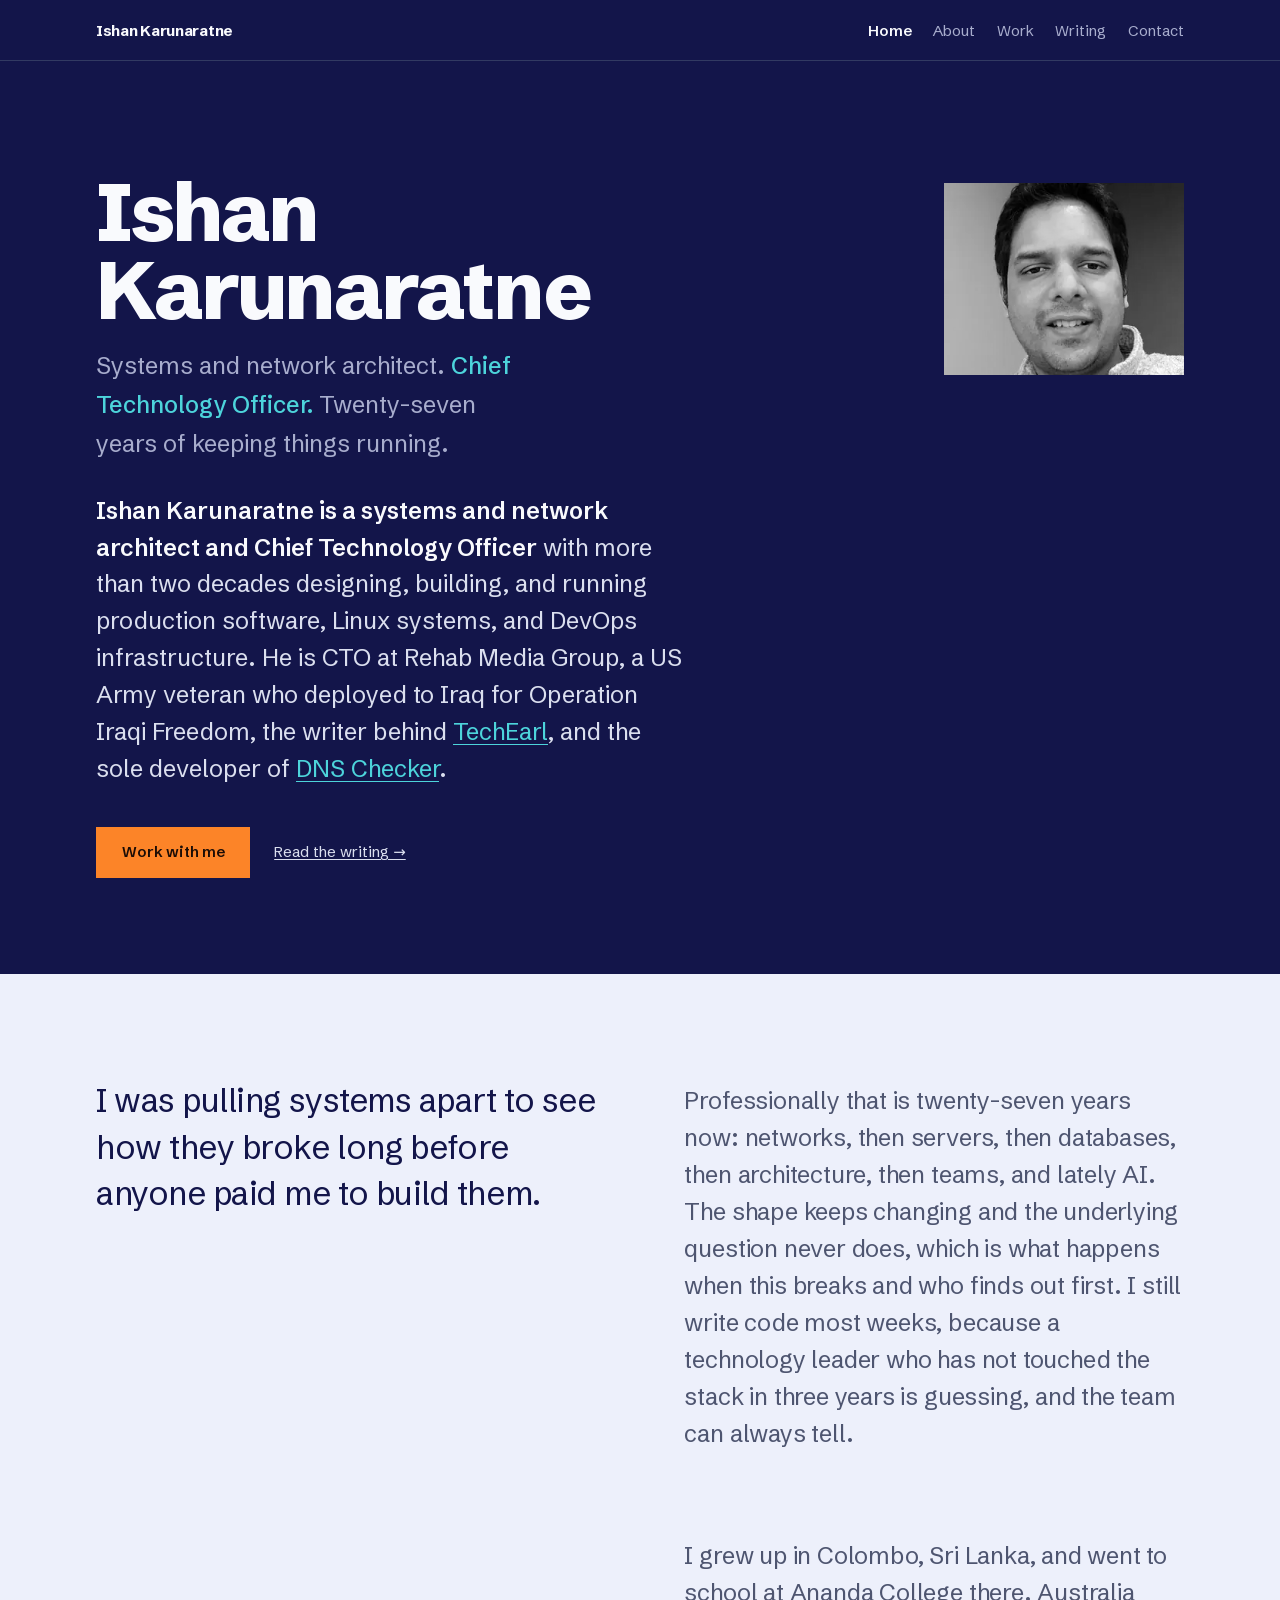
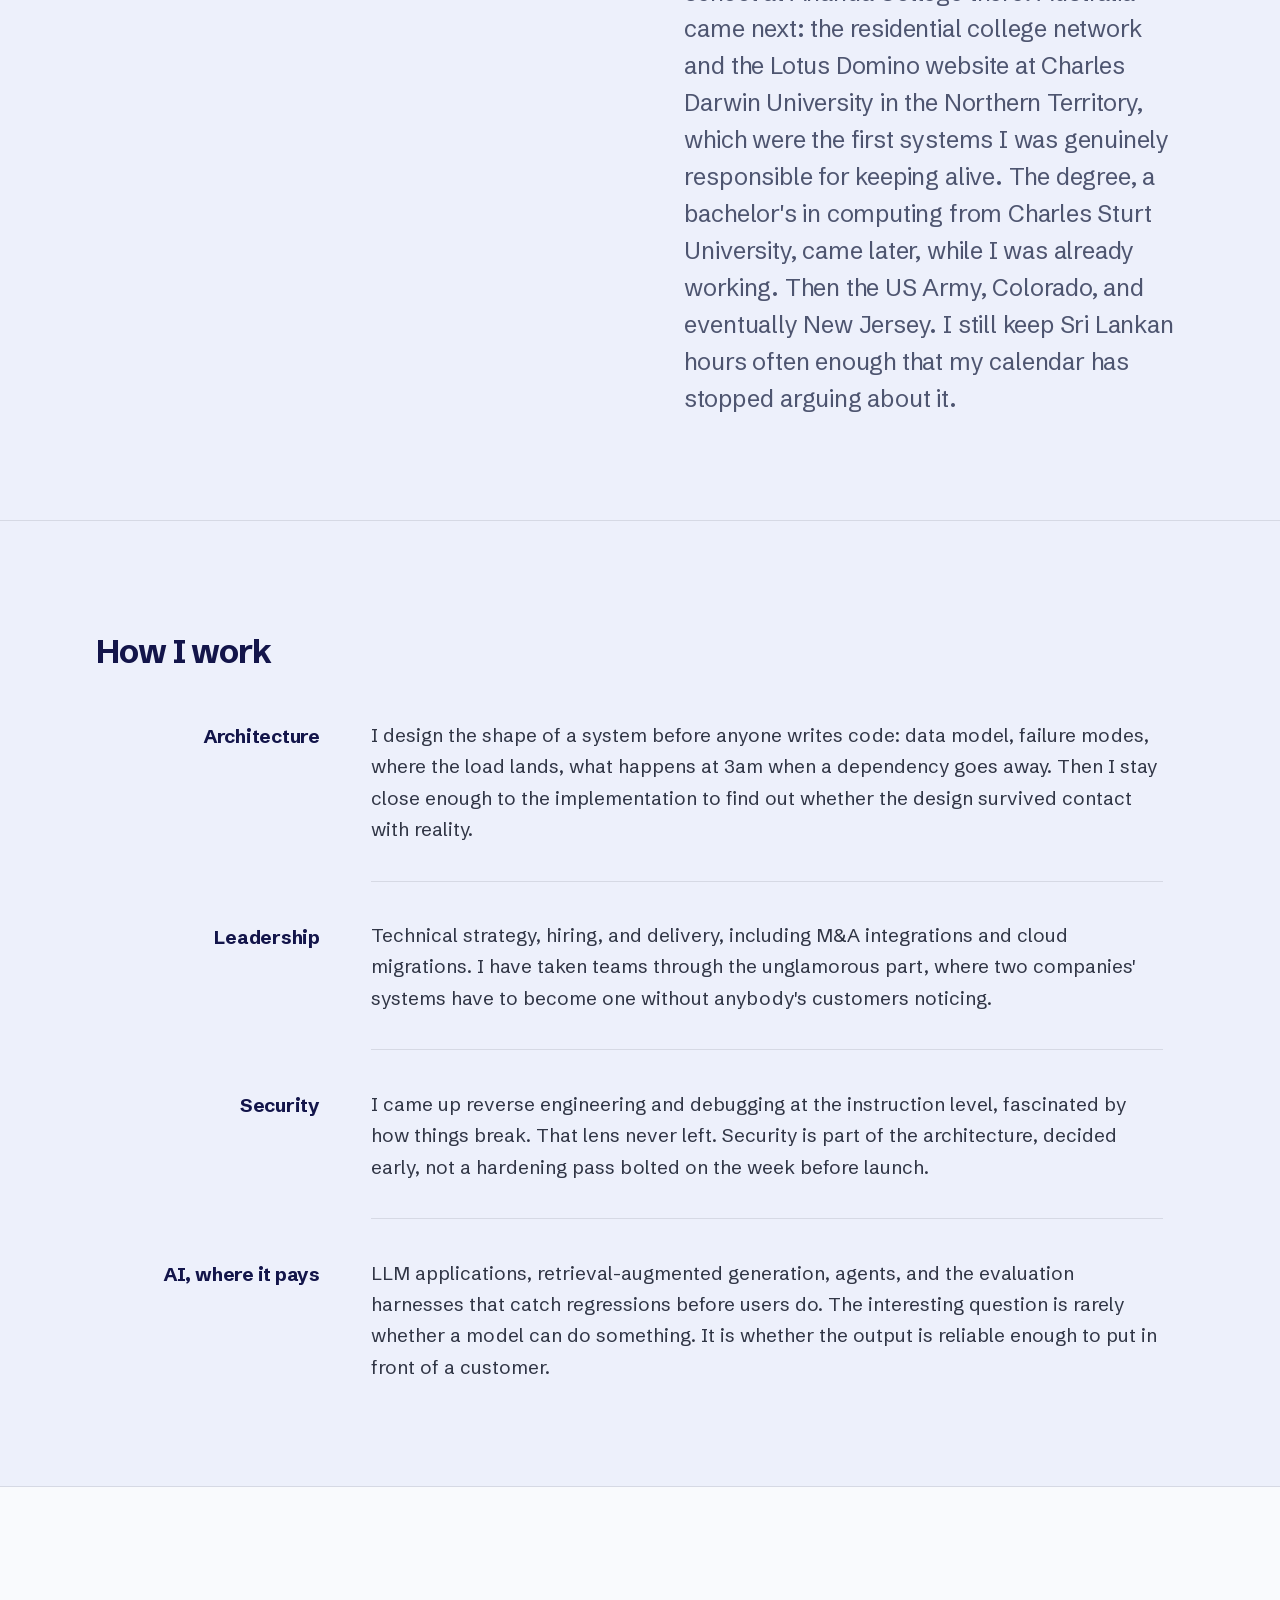
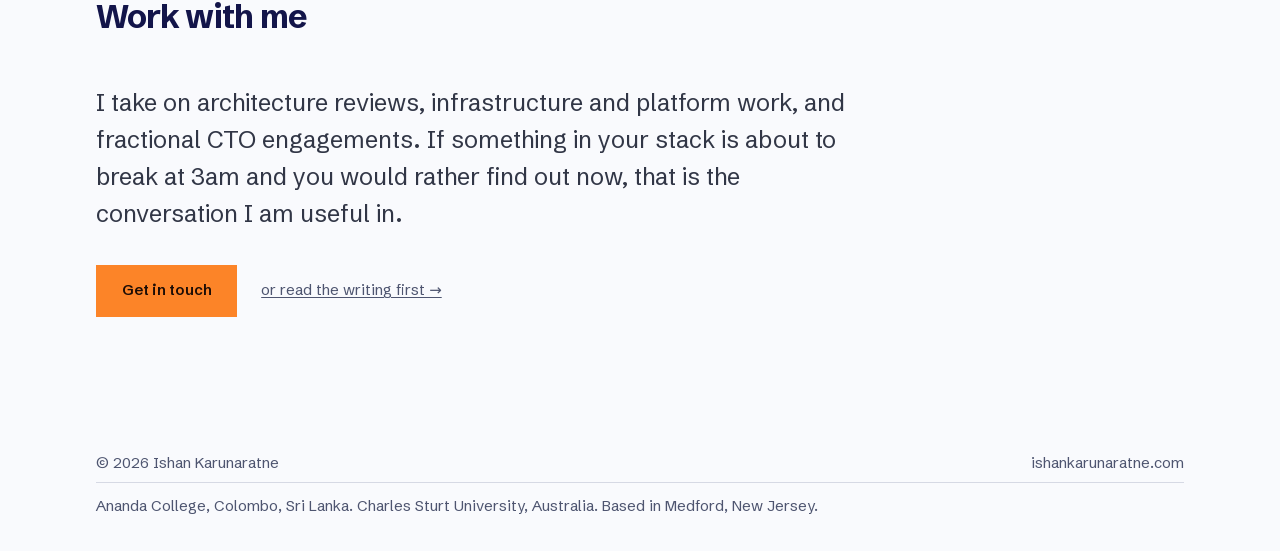
==== index.html @ 5dd7b5c2 "Correct the What's Taller count, and pack the work grid properly The work page claimed What's Taller" ====
<!doctype html>
<html lang="en">
<head>
<meta charset="utf-8">
<meta name="viewport" content="width=device-width, initial-scale=1">
<title>Ishan Karunaratne, Systems and Network Architect, CTO</title>
<meta name="description" content="Ishan Karunaratne, systems and network architect and Chief Technology Officer at Rehab Media Group. Cloud, Linux, DNS, and infrastructure. US Army veteran.">
<link rel="canonical" href="https://ishankarunaratne.com/">
<meta name="author" content="Ishan Karunaratne">
<meta name="robots" content="index, follow, max-image-preview:large, max-snippet:-1">

<meta property="og:type" content="profile">
<meta property="og:url" content="https://ishankarunaratne.com/">
<meta property="og:title" content="Ishan Karunaratne, Systems and Network Architect, CTO">
<meta property="og:description" content="Ishan Karunaratne, systems and network architect and Chief Technology Officer at Rehab Media Group. Cloud, Linux, DNS, and infrastructure. US Army veteran.">
<meta property="og:image" content="https://ishankarunaratne.com/assets/ishan-karunaratne.webp">
<meta name="twitter:card" content="summary">
<meta name="twitter:creator" content="@ishankaru">

<link rel="preconnect" href="https://www.googletagmanager.com">
<link rel="preload" href="/assets/fonts/schibsted-400-500-600-700-800.woff2" as="font" type="font/woff2" crossorigin>
<link rel="stylesheet" href="/assets/style.css">
<link rel="icon" href="/favicon.ico" sizes="32x32">
<link rel="icon" href="/favicon.svg" type="image/svg+xml">
<link rel="apple-touch-icon" href="/apple-touch-icon.png">
<script type="application/ld+json">
{
  "@context": "https://schema.org",
  "@graph": [
    {
      "@type": "Person",
      "@id": "https://ishankarunaratne.com/#person",
      "name": "Ishan Karunaratne",
      "givenName": "Ishan",
      "familyName": "Karunaratne",
      "url": "https://ishankarunaratne.com/",
      "image": "https://ishankarunaratne.com/assets/ishan-karunaratne.webp",
      "jobTitle": "Systems and Network Architect, Chief Technology Officer",
      "disambiguatingDescription": "The systems and network architect and Chief Technology Officer at Rehab Media Group, US Army veteran of Operation Iraqi Freedom, writer of TechEarl and developer of DNS Checker. Not the frontend engineer at Moresand Technologies, and not the founder and managing director of Sinhalite Holdings in Sri Lanka. Identified uniquely by ORCID 0009-0002-3088-0769.",
      "description": "Ishan Karunaratne is a systems and network architect and Chief Technology Officer with more than two decades designing, building, and running production software, cloud and network architecture, Linux systems, and the bare metal underneath them. Originally from Colombo, Sri Lanka, schooled at Ananda College and degreed at Charles Sturt University in Australia, now based in Medford, New Jersey. A US Army veteran who served in Operation Iraqi Freedom. He writes TechEarl and built DNS Checker.",
      "nationality": {
        "@type": "Country",
        "name": "United States"
      },
      "homeLocation": {
        "@type": "Place",
        "address": {
          "@type": "PostalAddress",
          "addressLocality": "Medford",
          "addressRegion": "NJ",
          "addressCountry": "US"
        }
      },
      "identifier": {
        "@type": "PropertyValue",
        "propertyID": "ORCID",
        "value": "0009-0002-3088-0769",
        "url": "https://orcid.org/0009-0002-3088-0769"
      },
      "sameAs": [
        "https://techearl.com/author",
        "https://dnschkr.com/blog/author/ishan-karunaratne",
        "https://github.com/ishankaru",
        "https://www.linkedin.com/in/ishankarunaratne/",
        "https://x.com/ishankaru",
        "https://orcid.org/0009-0002-3088-0769",
        "https://www.facebook.com/thetechearl",
        "https://www.threads.com/@ishan.karunaratne"
      ],
      "worksFor": {
        "@type": "Organization",
        "name": "Rehab Media Group",
        "url": "https://rehabmedia.com"
      },
      "alumniOf": [
        {
          "@type": "CollegeOrUniversity",
          "name": "Charles Sturt University",
          "url": "https://www.csu.edu.au",
          "address": {
            "@type": "PostalAddress",
            "addressCountry": "AU"
          }
        },
        {
          "@type": "EducationalOrganization",
          "name": "Ananda College",
          "url": "https://www.anandacollege.lk",
          "address": {
            "@type": "PostalAddress",
            "addressLocality": "Colombo",
            "addressCountry": "LK"
          }
        }
      ],
      "hasOccupation": {
        "@type": "Occupation",
        "name": "Chief Technology Officer",
        "occupationalCategory": "15-1299.00"
      },
      "hasCredential": [
        {
          "@type": "EducationalOccupationalCredential",
          "name": "Bachelor's degree, online systems, Charles Sturt University",
          "credentialCategory": "degree",
          "dateCreated": "2010"
        },
        {
          "@type": "EducationalOccupationalCredential",
          "name": "CompTIA A+",
          "credentialCategory": "certification",
          "dateCreated": "2009"
        },
        {
          "@type": "EducationalOccupationalCredential",
          "name": "CompTIA Network+",
          "credentialCategory": "certification",
          "dateCreated": "2009"
        },
        {
          "@type": "EducationalOccupationalCredential",
          "name": "CompTIA Security+",
          "credentialCategory": "certification",
          "dateCreated": "2009"
        },
        {
          "@type": "EducationalOccupationalCredential",
          "name": "Prosoft Certified Internet Webmaster (CIW) Professional",
          "credentialCategory": "certification",
          "dateCreated": "2006"
        },
        {
          "@type": "EducationalOccupationalCredential",
          "name": "Cisco CCNA coursework",
          "credentialCategory": "certification",
          "dateCreated": "2005"
        },
        {
          "@type": "EducationalOccupationalCredential",
          "name": "Principal Certified Lotus Professional, IBM Domino R5 Application Development",
          "credentialCategory": "certification",
          "dateCreated": "2002"
        },
        {
          "@type": "EducationalOccupationalCredential",
          "name": "Diploma in Advanced Programming Techniques (Unix/C, shell scripting)",
          "credentialCategory": "diploma",
          "dateCreated": "1999"
        }
      ],
      "knowsAbout": [
        "Software architecture",
        "Distributed systems",
        "Linux systems administration",
        "DevOps",
        "CI/CD",
        "MySQL",
        "PostgreSQL",
        "Elasticsearch",
        "Redis",
        "Application security",
        "DNS",
        "DNSSEC",
        "Networking",
        "Network architecture",
        "BGP",
        "Bare metal infrastructure",
        "Cloud infrastructure",
        "AWS",
        "Google Cloud Platform",
        "Docker",
        "Kubernetes",
        "Terraform",
        "AI engineering",
        "Large language models",
        "Retrieval-augmented generation",
        "Node.js",
        "TypeScript",
        "PHP",
        "Python",
        "React",
        "Next.js",
        "WordPress",
        "Lotus Domino",
        "Performance optimization",
        "Technical writing"
      ],
      "owns": [
        {
          "@id": "https://ishankarunaratne.com/#dnschkr"
        },
        {
          "@id": "https://ishankarunaratne.com/#techearl"
        },
        {
          "@id": "https://ishankarunaratne.com/#lipwalk"
        },
        {
          "@id": "https://ishankarunaratne.com/#daycareindex"
        },
        {
          "@id": "https://ishankarunaratne.com/#whatstaller"
        },
        {
          "@id": "https://ishankarunaratne.com/#ald"
        },
        {
          "@id": "https://ishankarunaratne.com/#lyricslk"
        },
        {
          "@id": "https://ishankarunaratne.com/#chordslk"
        },
        {
          "@id": "https://ishankarunaratne.com/#drp"
        },
        {
          "@id": "https://ishankarunaratne.com/#wppaste"
        },
        {
          "@id": "https://ishankarunaratne.com/#b64enc"
        },
        {
          "@id": "https://ishankarunaratne.com/#b64dec"
        }
      ]
    },
    {
      "@type": "ProfilePage",
      "@id": "https://ishankarunaratne.com/#profilepage",
      "url": "https://ishankarunaratne.com/",
      "name": "Ishan Karunaratne, Systems and Network Architect, CTO",
      "mainEntity": {
        "@id": "https://ishankarunaratne.com/#person"
      },
      "inLanguage": "en-US"
    },
    {
      "@type": "WebSite",
      "@id": "https://ishankarunaratne.com/#website",
      "url": "https://ishankarunaratne.com/",
      "name": "Ishan Karunaratne",
      "publisher": {
        "@id": "https://ishankarunaratne.com/#person"
      },
      "inLanguage": "en-US"
    },
    {
      "@type": "WebApplication",
      "@id": "https://ishankarunaratne.com/#dnschkr",
      "name": "DNS Checker",
      "url": "https://dnschkr.com",
      "description": "Domain intelligence platform analysing more than 240 million domains a day. DNS health checks, propagation, IP intelligence, and email authentication.",
      "inLanguage": "en",
      "creator": {
        "@id": "https://ishankarunaratne.com/#person"
      },
      "publisher": {
        "@id": "https://ishankarunaratne.com/#person"
      },
      "applicationCategory": "DeveloperApplication",
      "operatingSystem": "Any",
      "offers": {
        "@type": "Offer",
        "price": "0",
        "priceCurrency": "USD"
      }
    },
    {
      "@type": "Blog",
      "@id": "https://ishankarunaratne.com/#techearl",
      "name": "TechEarl",
      "url": "https://techearl.com",
      "description": "Field notes on shipping real systems: WordPress, Linux, DevOps, application security, databases, JavaScript, CSS, AI engineering, and regex.",
      "inLanguage": "en",
      "creator": {
        "@id": "https://ishankarunaratne.com/#person"
      },
      "author": {
        "@id": "https://ishankarunaratne.com/#person"
      },
      "publisher": {
        "@id": "https://ishankarunaratne.com/#person"
      }
    },
    {
      "@type": "WebApplication",
      "@id": "https://ishankarunaratne.com/#lipwalk",
      "name": "Lipwalk",
      "url": "https://lipwalk.com",
      "description": "Privacy-first embeddable comment system with threaded discussion, reactions, star ratings, and AI moderation. No third-party tracking.",
      "inLanguage": "en",
      "creator": {
        "@id": "https://ishankarunaratne.com/#person"
      },
      "publisher": {
        "@id": "https://ishankarunaratne.com/#person"
      },
      "applicationCategory": "DeveloperApplication",
      "operatingSystem": "Any",
      "offers": {
        "@type": "Offer",
        "price": "0",
        "priceCurrency": "USD"
      }
    },
    {
      "@type": "WebApplication",
      "@id": "https://ishankarunaratne.com/#whatstaller",
      "name": "What's Taller?",
      "alternateName": ["Whats Taller", "What's Taller", "whatstaller.com"],
      "url": "https://whatstaller.com/",
      "description": "Free height comparison tool that answers \"what's taller?\" at true scale: put Godzilla beside the Eiffel Tower, the Statue of Liberty beside Burj Khalifa, or yourself beside any of 293 real and fictional subjects, with a cited source for every measurement, shareable scene links, and PNG export.",
      "keywords": "what's taller, whats taller, height comparison, size comparison, how tall is, compare heights, true scale",
      "inLanguage": "en",
      "creator": {
        "@id": "https://ishankarunaratne.com/#person"
      },
      "author": {
        "@id": "https://ishankarunaratne.com/#person"
      },
      "publisher": {
        "@id": "https://ishankarunaratne.com/#person"
      },
      "applicationCategory": "EducationalApplication",
      "operatingSystem": "Any",
      "isAccessibleForFree": true,
      "offers": {
        "@type": "Offer",
        "price": "0",
        "priceCurrency": "USD"
      }
    },
    {
      "@type": "WebSite",
      "@id": "https://ishankarunaratne.com/#daycareindex",
      "name": "Daycare Index",
      "url": "https://daycareindex.com",
      "description": "Daycare Index is a childcare directory covering 14,333 licensed providers across Texas. Search by city or ZIP and compare programs, ages, hours, locations and licensing and inspection information. No paid placement and no sponsored listings.",
      "inLanguage": "en",
      "creator": {
        "@id": "https://ishankarunaratne.com/#person"
      },
      "publisher": {
        "@id": "https://ishankarunaratne.com/#person"
      }
    },
    {
      "@type": "WebSite",
      "@id": "https://ishankarunaratne.com/#ald",
      "name": "American Lawyers Directory",
      "url": "https://americanlawyersdirectory.com",
      "description": "Independent attorney directory covering 51 states and DC across eight practice areas, built on state bar records rather than paid placement.",
      "inLanguage": "en",
      "creator": {
        "@id": "https://ishankarunaratne.com/#person"
      },
      "publisher": {
        "@id": "https://ishankarunaratne.com/#person"
      }
    },
    {
      "@type": "WebSite",
      "@id": "https://ishankarunaratne.com/#lyricslk",
      "name": "Lyrics LK",
      "url": "https://lyrics-lk.com",
      "description": "Archive of Sinhala song lyrics from Sri Lanka.",
      "inLanguage": "en",
      "creator": {
        "@id": "https://ishankarunaratne.com/#person"
      },
      "publisher": {
        "@id": "https://ishankarunaratne.com/#person"
      }
    },
    {
      "@type": "WebSite",
      "@id": "https://ishankarunaratne.com/#chordslk",
      "name": "Chords LK",
      "url": "https://chordslk.com",
      "description": "Guitar chords and tabs for Sinhala songs.",
      "inLanguage": "en",
      "creator": {
        "@id": "https://ishankarunaratne.com/#person"
      },
      "publisher": {
        "@id": "https://ishankarunaratne.com/#person"
      }
    },
    {
      "@type": "WebSite",
      "@id": "https://ishankarunaratne.com/#drp",
      "name": "Dr Pepper Addiction",
      "url": "https://drpepperaddiction.com",
      "description": "Catalogue of Dr Pepper varieties with caffeine and nutrition data, plus caffeine-dependence information.",
      "inLanguage": "en",
      "creator": {
        "@id": "https://ishankarunaratne.com/#person"
      },
      "publisher": {
        "@id": "https://ishankarunaratne.com/#person"
      }
    },
    {
      "@type": "WebApplication",
      "@id": "https://ishankarunaratne.com/#wppaste",
      "name": "WPPaste",
      "url": "https://wppaste.com",
      "description": "Code paste tool for WordPress developers with PHP and JavaScript highlighting and WordPress functions and hooks auto-linked to the documentation.",
      "inLanguage": "en",
      "creator": {
        "@id": "https://ishankarunaratne.com/#person"
      },
      "publisher": {
        "@id": "https://ishankarunaratne.com/#person"
      },
      "applicationCategory": "DeveloperApplication",
      "operatingSystem": "Any",
      "offers": {
        "@type": "Offer",
        "price": "0",
        "priceCurrency": "USD"
      }
    },
    {
      "@type": "WebApplication",
      "@id": "https://ishankarunaratne.com/#b64enc",
      "name": "Base64 Encode",
      "url": "https://yobase64encode.com",
      "description": "Free online Base64 encoder.",
      "inLanguage": "en",
      "creator": {
        "@id": "https://ishankarunaratne.com/#person"
      },
      "publisher": {
        "@id": "https://ishankarunaratne.com/#person"
      },
      "applicationCategory": "UtilitiesApplication",
      "operatingSystem": "Any",
      "offers": {
        "@type": "Offer",
        "price": "0",
        "priceCurrency": "USD"
      }
    },
    {
      "@type": "WebApplication",
      "@id": "https://ishankarunaratne.com/#b64dec",
      "name": "Base64 Decode",
      "url": "https://yobase64decode.com",
      "description": "Free online Base64 decoder.",
      "inLanguage": "en",
      "creator": {
        "@id": "https://ishankarunaratne.com/#person"
      },
      "publisher": {
        "@id": "https://ishankarunaratne.com/#person"
      },
      "applicationCategory": "UtilitiesApplication",
      "operatingSystem": "Any",
      "offers": {
        "@type": "Offer",
        "price": "0",
        "priceCurrency": "USD"
      }
    }
  ]
}
</script>
<!-- Google tag (gtag.js) -->
<script async src="https://www.googletagmanager.com/gtag/js?id=G-11XFYLQ238"></script>
<script>
  window.dataLayer = window.dataLayer || [];
  function gtag(){dataLayer.push(arguments);}
  gtag('js', new Date());

  gtag('config', 'G-11XFYLQ238');
</script>

</head>
<body>
<a class="skip" href="#main">Skip to content</a>
<nav class="nav" aria-label="Primary">
  <div class="shell">
    <a class="nav__brand" href="/">Ishan Karunaratne</a>
    <ul class="nav__list"><li><a href="/" aria-current="page">Home</a></li><li><a href="/about/">About</a></li><li><a href="/work/">Work</a></li><li><a href="/writing/">Writing</a></li><li><a href="/contact/">Contact</a></li></ul>
  </div>
</nav>
<header class="masthead">
  <div class="shell">
    <div class="masthead__grid">
      <div class="masthead__id">
        <h1>Ishan <span class="h1-break">Karunaratne</span></h1>
        <p class="masthead__role">Systems and network architect. <em>Chief Technology Officer.</em> Twenty-seven years of keeping things running.</p>

        <p class="lede" id="definition">
          <strong>Ishan Karunaratne is a systems and network architect and Chief Technology Officer</strong>
          with more than two decades designing, building, and running production software, Linux
          systems, and DevOps infrastructure. He is CTO at Rehab Media Group, a US Army veteran who deployed to Iraq for
          Operation Iraqi Freedom, the writer behind <a href="https://techearl.com">TechEarl</a>, and
          the sole developer of <a href="https://dnschkr.com">DNS Checker</a>.
        </p>

        <p class="masthead__cta">
          <a class="btn" href="/contact/">Work with me</a>
          <a href="https://techearl.com">Read the writing &rarr;</a>
        </p>
      </div>

      <div class="masthead__portrait">
        <img src="/assets/ishan-karunaratne.webp" alt="Ishan Karunaratne, Chief Technology Officer" width="312" height="250" fetchpriority="high">
      </div>
    </div>
  </div>
</header>
<main id="main">
<section class="note">
  <div class="shell">
    <p>I was pulling systems apart to see how they broke long before anyone paid me to build them.</p>
    <p>Professionally that is twenty-seven years now: networks, then servers, then databases,
    then architecture, then teams, and lately AI. The shape keeps changing and the underlying
    question never does, which is what happens when this breaks and who finds out first. I
    still write code most weeks, because a technology leader who has not touched the stack in
    three years is guessing, and the team can always tell.</p>
    <p>I grew up in Colombo, Sri Lanka, and went to school at Ananda College there. Australia came
    next: the residential college network and the Lotus Domino website at Charles Darwin University in
    the Northern Territory, which were the first systems I was genuinely responsible for keeping alive.
    The degree, a bachelor's in computing from Charles Sturt University, came later, while I was
    already working. Then the US Army, Colorado, and eventually New Jersey. I still keep Sri Lankan
    hours often enough that my calendar has stopped arguing about it.</p>
  </div>
</section>
<section class="sec" id="practice">
  <div class="shell">
    <h2>How I work</h2>
    <div class="practice">
      <h3>Architecture</h3>
      <p>I design the shape of a system before anyone writes code: data model, failure modes, where
      the load lands, what happens at 3am when a dependency goes away. Then I stay close enough to the
      implementation to find out whether the design survived contact with reality.</p>

      <h3>Leadership</h3>
      <p>Technical strategy, hiring, and delivery, including M&amp;A integrations and cloud migrations.
      I have taken teams through the unglamorous part, where two companies' systems have to become one
      without anybody's customers noticing.</p>

      <h3>Security</h3>
      <p>I came up reverse engineering and debugging at the instruction level, fascinated by how things
      break. That lens never left. Security is part of the architecture, decided early, not a hardening
      pass bolted on the week before launch.</p>

      <h3>AI, where it pays</h3>
      <p>LLM applications, retrieval-augmented generation, agents, and the evaluation harnesses that
      catch regressions before users do. The interesting question is rarely whether a model can do
      something. It is whether the output is reliable enough to put in front of a customer.</p>
    </div>
  </div>
</section>

<section class="sec" id="explore">
  <div class="shell">
    <h2>Work with me</h2>
    <p class="closer">I take on architecture reviews, infrastructure and platform work, and fractional CTO engagements. If something in your stack is about to break at 3am and you would rather find out now, that is the conversation I am useful in.</p>
    <p class="closer__cta"><a class="btn" href="/contact/">Get in touch</a> <a class="closer__alt" href="/writing/">or read the writing first &rarr;</a></p>
  </div>
</section>

</main>
<footer class="foot">
  <div class="shell">
    <p>&copy; <span id="yr">2026</span> Ishan Karunaratne</p>
    <p class="foot__origin">Ananda College, Colombo, Sri Lanka. Charles Sturt University, Australia. Based in Medford, New Jersey.</p>
    <p class="foot__mono">ishankarunaratne.com</p>
  </div>
</footer>
<script>
  document.getElementById('yr').textContent = new Date().getFullYear();
  // Progressive enhancement only. The hidden state is added here, not in the stylesheet,
  // so the page is fully readable if this never runs. A timeout reveals everything
  // unconditionally, which covers headless renderers and background tabs where
  // IntersectionObserver may not fire.
  (function () {
    if (!window.matchMedia('(prefers-reduced-motion: no-preference)').matches) return;
    if (!('IntersectionObserver' in window)) return;

    var items = document.querySelectorAll('.track > li, .work__item, .practice > article');
    if (!items.length) return;

    var revealAll = function () {
      items.forEach(function (el) { el.classList.add('in'); });
    };

    items.forEach(function (el, i) {
      el.style.setProperty('--i', i % 8);
      el.classList.add('reveal');
    });

    var io = new IntersectionObserver(function (entries) {
      entries.forEach(function (e) {
        if (e.isIntersecting) { e.target.classList.add('in'); io.unobserve(e.target); }
      });
    }, { rootMargin: '200px 0px 0px 0px' });

    items.forEach(function (el) { io.observe(el); });

    // Safety net: never leave anything hidden.
    setTimeout(revealAll, 2500);
    window.addEventListener('beforeprint', revealAll);
  })();
</script>
</body>
</html>
---- assets/style.css ----
@font-face {
  font-family: 'Schibsted Grotesk';
  font-style: normal;
  font-weight: 400;
  font-display: optional;
  src: url(/assets/fonts/schibsted-400-500-600-700-800.woff2) format('woff2');
  unicode-range: U+0000-00FF, U+0131, U+0152-0153, U+02BB-02BC, U+02C6, U+02DA, U+02DC, U+0304, U+0308, U+0329, U+2000-206F, U+20AC, U+2122, U+2191, U+2193, U+2212, U+2215, U+FEFF, U+FFFD;
}
@font-face {
  font-family: 'Schibsted Grotesk';
  font-style: normal;
  font-weight: 500;
  font-display: optional;
  src: url(/assets/fonts/schibsted-400-500-600-700-800.woff2) format('woff2');
  unicode-range: U+0000-00FF, U+0131, U+0152-0153, U+02BB-02BC, U+02C6, U+02DA, U+02DC, U+0304, U+0308, U+0329, U+2000-206F, U+20AC, U+2122, U+2191, U+2193, U+2212, U+2215, U+FEFF, U+FFFD;
}
@font-face {
  font-family: 'Schibsted Grotesk';
  font-style: normal;
  font-weight: 600;
  font-display: optional;
  src: url(/assets/fonts/schibsted-400-500-600-700-800.woff2) format('woff2');
  unicode-range: U+0000-00FF, U+0131, U+0152-0153, U+02BB-02BC, U+02C6, U+02DA, U+02DC, U+0304, U+0308, U+0329, U+2000-206F, U+20AC, U+2122, U+2191, U+2193, U+2212, U+2215, U+FEFF, U+FFFD;
}
@font-face {
  font-family: 'Schibsted Grotesk';
  font-style: normal;
  font-weight: 700;
  font-display: optional;
  src: url(/assets/fonts/schibsted-400-500-600-700-800.woff2) format('woff2');
  unicode-range: U+0000-00FF, U+0131, U+0152-0153, U+02BB-02BC, U+02C6, U+02DA, U+02DC, U+0304, U+0308, U+0329, U+2000-206F, U+20AC, U+2122, U+2191, U+2193, U+2212, U+2215, U+FEFF, U+FFFD;
}
@font-face {
  font-family: 'Schibsted Grotesk';
  font-style: normal;
  font-weight: 800;
  font-display: optional;
  src: url(/assets/fonts/schibsted-400-500-600-700-800.woff2) format('woff2');
  unicode-range: U+0000-00FF, U+0131, U+0152-0153, U+02BB-02BC, U+02C6, U+02DA, U+02DC, U+0304, U+0308, U+0329, U+2000-206F, U+20AC, U+2122, U+2191, U+2193, U+2212, U+2215, U+FEFF, U+FFFD;
}

/* ishankarunaratne.com
   One family, many weights. No mono labels, no section eyebrows, no equal-box grids.
   The page is meant to read as a letter followed by a record, not as a landing page. */

:root {
  /* Full palette. Deep saturated indigo carries the masthead and contact; a vivid
     vermilion is the action colour; a cool teal is the secondary mark. The document
     surface stays near-white so ten colourful screenshots have somewhere to sit. */
  --ink:      oklch(0.235 0.095 274);
  --ink-2:    oklch(0.34 0.085 274);
  --ink-soft: oklch(0.455 0.045 272);
  --paper:    oklch(0.985 0.004 270);
  --paper-2:  oklch(0.955 0.016 276);
  --body:     oklch(0.335 0.030 272);
  --on-dark:  oklch(0.905 0.022 275);
  --on-dark-soft: oklch(0.755 0.045 278);
  --signal:   oklch(0.54 0.200 32);
  --signal-lt:oklch(0.735 0.175 52);
  --teal:     oklch(0.60 0.115 205);
  --teal-lt:  oklch(0.80 0.115 200);
  --rule:     oklch(0.885 0.016 275);
  --rule-dk:  oklch(0.36 0.070 274);

  --measure: 66ch;
  --shell: 68rem;

  --t-sm:  clamp(0.875rem, 0.855rem + 0.1vw, 0.94rem);
  --t-0:   clamp(1.0625rem, 1.02rem + 0.22vw, 1.19rem);
  --t-1:   clamp(1.25rem, 1.17rem + 0.4vw, 1.5rem);
  --t-2:   clamp(1.55rem, 1.38rem + 0.85vw, 2.15rem);
  --t-3:   clamp(2rem, 1.6rem + 2vw, 3.1rem);
  --t-4:   clamp(2.9rem, 2.1rem + 3.9vw, 5.1rem);

  --ease: cubic-bezier(0.16, 1, 0.3, 1);
}

*, *::before, *::after { box-sizing: border-box; }
html { -webkit-text-size-adjust: 100%; scroll-behavior: smooth; }
@media (prefers-reduced-motion: reduce) { html { scroll-behavior: auto; } }

body {
  margin: 0;
  background: var(--paper);
  color: var(--body);
  font-family: "Schibsted Grotesk", ui-sans-serif, system-ui, sans-serif;
  font-size: var(--t-0);
  line-height: 1.65;
  -webkit-font-smoothing: antialiased;
}
img { max-width: 100%; height: auto; display: block; }
h1, h2, h3 { color: var(--ink); margin: 0; text-wrap: balance; letter-spacing: -0.022em; }
p { text-wrap: pretty; }
a { color: inherit; text-underline-offset: 0.16em; text-decoration-thickness: from-font; }
a:hover { text-decoration-color: var(--signal); }

.shell { width: min(100% - 2.5rem, var(--shell)); margin-inline: auto; }
@media (min-width: 48rem) { .shell { width: min(100% - 6rem, var(--shell)); } }

.skip { position: absolute; left: -9999px; background: var(--ink); color: var(--paper); padding: 0.75rem 1.25rem; }
.skip:focus { left: 0; top: 0; z-index: 10; }
:where(a, button):focus-visible { outline: 2px solid var(--signal); outline-offset: 3px; }

/* ---------- masthead ---------- */

.masthead {
  background: var(--ink);
  color: var(--on-dark);
  padding-block: clamp(3.5rem, 9vw, 7rem) clamp(3.5rem, 8vw, 6rem);
}
.masthead__grid { display: grid; gap: clamp(2.5rem, 5vw, 4.5rem); }
@media (min-width: 56rem) {
  .masthead__grid { grid-template-columns: minmax(0, 1fr) 15rem; align-items: start; }
}
.h1-break { display: block; }

.masthead h1 {
  color: var(--paper);
  font-size: var(--t-4);
  font-weight: 800;
  line-height: 0.95;
  letter-spacing: -0.03em;
  margin-bottom: 1.1rem;
}
.masthead__role {
  font-size: var(--t-1);
  font-weight: 400;
  color: var(--on-dark-soft);
  margin: 0 0 1.8rem;
  max-width: 30ch;
}
.masthead__role em { font-style: normal; color: var(--teal-lt); font-weight: 500; }

.lede { font-size: var(--t-1); line-height: 1.55; max-width: 42ch; margin: 0; color: var(--on-dark); }
.lede strong { color: var(--paper); font-weight: 600; }
.lede a { color: var(--teal-lt); text-decoration-color: var(--teal-lt); }

.masthead__cta { display: flex; flex-wrap: wrap; gap: 1.5rem; align-items: center; margin: 2.4rem 0 0; }
.btn {
  display: inline-block; padding: 0.85rem 1.6rem;
  background: var(--signal-lt); color: oklch(0.18 0.03 50);
  font-weight: 600; font-size: var(--t-sm); text-decoration: none;
  transition: background 0.4s var(--ease);
}
.btn:hover { background: var(--teal-lt); color: oklch(0.16 0.04 210); }
.masthead__cta > a:not(.btn) { color: var(--on-dark); font-size: var(--t-sm); }
.masthead__cta > a:not(.btn):hover { color: var(--teal-lt); }

.masthead__portrait { max-width: 15rem; }
.masthead__portrait img { width: 100%; filter: grayscale(1) contrast(1.03) brightness(1.02); }
@media (min-width: 56rem) { .masthead__portrait { margin-top: 0.6rem; } }

/* ---------- the note: the human moment, deliberately not a grid ---------- */

.note {
  padding-block: clamp(3.5rem, 8vw, 6.5rem);
  background: var(--paper-2);
  border-bottom: 1px solid var(--rule);
}
.note p {
  font-size: var(--t-2);
  line-height: 1.42;
  letter-spacing: -0.014em;
  color: var(--ink);
  font-weight: 400;
  max-width: 26ch;
  margin: 0;
}
.note p + p { margin-top: 1.2rem; max-width: 46ch; font-size: var(--t-1); line-height: 1.55; color: var(--ink-soft); letter-spacing: -0.008em; }
@media (min-width: 56rem) {
  .note .shell { display: grid; grid-template-columns: minmax(0, 1.05fr) minmax(0, 1fr); gap: clamp(2rem, 5vw, 5rem); align-items: start; }
  /* Every follow-on paragraph stacks in the right-hand column, so the lead
     keeps the left to itself rather than a third paragraph dropping under it. */
  .note p + p { margin-top: 0.4rem; grid-column: 2; }
  .note p + p + p { margin-top: 1.3rem; }
}

/* ---------- sections ---------- */

.sec { padding-block: clamp(3.5rem, 8vw, 6.5rem); }
.sec + .sec { border-top: 1px solid var(--rule); }
.sec:nth-of-type(even) { background: var(--paper-2); }
.sec > .shell > h2 {
  font-size: var(--t-2); font-weight: 700; letter-spacing: -0.025em; margin-bottom: 2.6rem;
}

/* practice: hanging subheads, staggered widths, not a box grid */
.practice { display: grid; gap: clamp(2.2rem, 4vw, 3rem); }
@media (min-width: 56rem) { .practice { grid-template-columns: 14rem minmax(0, 1fr); gap: 2.4rem clamp(2rem, 4vw, 3.5rem); } }
.practice h3 { font-size: var(--t-0); font-weight: 700; letter-spacing: -0.012em; }
.practice p { margin: 0.4rem 0 0; max-width: var(--measure); }
@media (min-width: 56rem) {
  .practice h3 { grid-column: 1; text-align: right; padding-top: 0.1rem; color: var(--ink); }
  .practice p { grid-column: 2; margin: 0; padding-bottom: 2.2rem; border-bottom: 1px solid var(--rule); }
  .practice > :nth-last-child(2), .practice > :last-child { border-bottom: 0; padding-bottom: 0; }
}

/* work: real screenshots carry this section. Multi-column rather than grid, so a
   short entry does not leave a hole under it: cards pack to their natural height. */
.work { display: block; }
.work > article {
  -webkit-column-break-inside: avoid;
  break-inside: avoid;
  margin: 0 0 3rem;
}
.work > article:last-child { margin-bottom: 0; }
@media (min-width: 56rem) {
  .work { column-count: 2; column-gap: clamp(2rem, 4vw, 3rem); }
  .work > article { margin-bottom: 3.5rem; }
}
@media (min-width: 68rem) { .work { column-count: 3; } }

.work__shot {
  display: block;
  background: oklch(0.93 0.004 240);
  overflow: hidden;
  margin-bottom: 1.1rem;
  border: 1px solid var(--rule);
  transition: border-color 0.4s var(--ease);
}
.work__shot img {
  width: 100%;
  aspect-ratio: 16 / 10;
  object-fit: cover;
  object-position: top center;
  transition: transform 0.7s var(--ease);
}
.work__shot:hover { border-color: var(--signal); }
.work__shot:hover img { transform: scale(1.018); }

.work h3 { font-size: var(--t-1); font-weight: 700; margin-bottom: 0.2rem; }
.work__note { color: var(--ink-soft); font-size: var(--t-sm); margin: 0 0 0.7rem; }
.work p:last-child { margin: 0; max-width: 52ch; }
.work a { text-decoration-color: var(--signal); }

@media (min-width: 56rem) {
  .work__lead {
    column-span: all;
    display: grid;
    grid-template-columns: minmax(0, 1.15fr) minmax(0, 1fr);
    gap: clamp(2rem, 4vw, 3.2rem);
    align-items: center;
    padding-bottom: 3.2rem;
    border-bottom: 1px solid var(--rule);
  }
  .work__lead .work__shot { margin-bottom: 0; }
  .work__lead h3 { font-size: var(--t-2); letter-spacing: -0.025em; }
  .work__lead p:last-child { max-width: 46ch; }
}
@media (prefers-reduced-motion: reduce) { .work__shot:hover img { transform: none; } }

/* track */
.track { list-style: none; margin: 0; padding: 0; }
.track > li { padding: 1.5rem 0; border-top: 1px solid var(--rule); }
.track > li:first-child { border-top: 0; padding-top: 0; }
@media (min-width: 52rem) {
  .track > li { display: grid; grid-template-columns: 9.5rem minmax(0, 1fr); gap: 2.5rem; }
}
.track__when { color: var(--ink-soft); font-size: var(--t-sm); margin: 0; font-variant-numeric: tabular-nums; }
.track h3 { font-size: var(--t-0); font-weight: 700; margin: 0; }
.track__where { color: var(--ink-soft); margin: 0.1rem 0 0.5rem; font-size: var(--t-sm); }
.track > li > div > p:last-child { margin: 0; max-width: var(--measure); }
.track__mark h3 { color: var(--signal); }

/* stack: plain definition pairs, no colored labels */
.stack { display: grid; gap: 1.5rem 3rem; margin: 0; }
@media (min-width: 46rem) { .stack { grid-template-columns: repeat(auto-fit, minmax(16rem, 1fr)); } }
.stack dt { font-weight: 700; color: var(--ink); font-size: var(--t-sm); }
.stack dd { margin: 0.15rem 0 0; color: var(--ink-soft); }

/* featured links inside a work entry: the pages people are actually searching for */
.work__links { display: flex; flex-wrap: wrap; gap: 0.5rem 0.6rem; align-items: center; margin: 0.9rem 0 0; }
.work__links span { font-size: var(--t-sm); color: var(--ink-soft); margin-right: 0.2rem; }
.work__links a { font-size: var(--t-sm); font-weight: 600; color: var(--ink); text-decoration: none; padding: 0.3rem 0.7rem; border: 1px solid var(--rule); background: var(--paper); }
.work__links a:hover, .work__links a:focus-visible { border-color: var(--signal); color: var(--signal); }

/* credentials */
.creds { margin: 0; display: grid; }
@media (min-width: 46rem) { .creds { grid-template-columns: repeat(2, minmax(0, 1fr)); column-gap: 4rem; } }
.creds > div { padding: 0.95rem 0; border-top: 1px solid var(--rule); }
.creds > div:first-child, .creds > div:nth-child(2) { border-top: 0; padding-top: 0; }
@media (max-width: 45.99rem) { .creds > div:nth-child(2) { border-top: 1px solid var(--rule); padding-top: 0.95rem; } }
.creds dt { font-weight: 700; color: var(--ink); }
.creds dd { margin: 0; color: var(--ink-soft); }

/* questions: prose, two columns, not three equal cards */
.faq { display: grid; gap: 2.4rem; }
@media (min-width: 52rem) { .faq { grid-template-columns: repeat(2, minmax(0, 1fr)); gap: 2.6rem 4rem; } }
.faq h3 { font-size: var(--t-0); font-weight: 700; margin-bottom: 0.35rem; }
.faq p { margin: 0; max-width: 54ch; }

/* contact */
.contact { background: var(--ink); color: var(--on-dark); padding-block: clamp(3.5rem, 8vw, 6rem); }
.contact h2 { color: var(--paper); font-size: var(--t-2); font-weight: 700; margin-bottom: 1.2rem; }
.contact__lede { font-size: var(--t-1); max-width: 44ch; margin: 0 0 2.4rem; color: var(--on-dark); }
.contact__mail { margin: 0 0 2.4rem; }
.contact__mail a { font-size: var(--t-2); font-weight: 700; color: var(--signal-lt); letter-spacing: -0.025em; }
.contact__mail a:hover { color: var(--teal-lt); }
.contact__links { display: flex; flex-wrap: wrap; gap: 0.5rem 1.75rem; list-style: none; margin: 0; padding: 0; }
.contact__links a { color: var(--on-dark-soft); font-size: var(--t-sm); }
.contact__links a:hover { color: var(--teal-lt); }

.foot { padding-block: 2rem; }
.foot .shell { display: flex; flex-wrap: wrap; gap: 0.4rem 2rem; justify-content: space-between; }
.foot p { margin: 0; font-size: var(--t-sm); color: var(--ink-soft); }
.foot__origin { flex: 1 1 100%; order: 3; padding-top: 0.7rem; border-top: 1px solid var(--rule); }

/* latest writing: refreshed daily from the techearl sitemap */
.writing { list-style: none; margin: 0; padding: 0; }
.writing li { padding: 1.1rem 0; border-top: 1px solid var(--rule); }
.writing li:first-child { border-top: 0; padding-top: 0; }
.writing a { font-weight: 700; color: var(--ink); text-decoration-color: var(--signal); }
.writing span { display: block; color: var(--ink-soft); font-size: var(--t-sm); margin-top: 0.15rem; max-width: 68ch; }
.writing time { display: block; color: var(--ink-soft); font-size: var(--t-sm); margin-top: 0.3rem; font-variant-numeric: tabular-nums; }
@media (min-width: 52rem) {
  .writing li { display: grid; grid-template-columns: minmax(0, 1fr) 9rem; gap: 0 2rem; }
  .writing time { grid-column: 2; grid-row: 1 / span 2; margin-top: 0.15rem; text-align: right; }
}

/* ---------- motion: hidden state set by JS only, never CSS alone ---------- */

.reveal {
  opacity: 0; transform: translateY(10px);
  transition: opacity 0.65s var(--ease), transform 0.65s var(--ease);
  transition-delay: calc(var(--i, 0) * 45ms);
}
.reveal.in { opacity: 1; transform: none; }

@media (prefers-reduced-motion: reduce) {
  *, *::before, *::after { animation-duration: 0.01ms !important; transition-duration: 0.01ms !important; }
  .reveal { opacity: 1; transform: none; }
}

/* ---------- primary nav ---------- */
.nav { background: var(--ink); border-bottom: 1px solid var(--rule-dk); }
.nav .shell { display: flex; flex-wrap: wrap; gap: 1rem 2rem; align-items: baseline;
  justify-content: space-between; padding-block: 0.9rem; }
.nav__brand { color: var(--paper); font-weight: 700; letter-spacing: -0.02em;
  text-decoration: none; font-size: var(--t-sm); }
.nav__brand:hover { color: var(--teal-lt); }
.nav__list { display: flex; flex-wrap: wrap; gap: 1.35rem; list-style: none; margin: 0; padding: 0; }
.nav__list a { color: var(--on-dark-soft); text-decoration: none; font-size: var(--t-sm); }
.nav__list a:hover { color: var(--teal-lt); }
.nav__list a[aria-current="page"] { color: var(--paper); font-weight: 600; }

/* ---------- inner page head ---------- */
.pagehead { background: var(--ink); color: var(--on-dark); padding-block: clamp(2.5rem,6vw,4.5rem); }
.pagehead h1 { color: var(--paper); font-size: var(--t-3); font-weight: 800;
  line-height: 1.02; letter-spacing: -0.03em; margin-bottom: 0.9rem; }
/* ---------- section teasers on the home page ---------- */
.cards { display: grid; gap: 1.25rem; margin-top: 2rem; }
@media (min-width: 42rem) { .cards { grid-template-columns: repeat(2, minmax(0,1fr)); } }
.card { border: 1px solid var(--rule); background: var(--paper-2); padding: 1.5rem 1.6rem; }
.card h3 { font-size: var(--t-1); font-weight: 700; margin: 0 0 0.5rem; letter-spacing: -0.02em; }
.card h3 a { text-decoration: none; }
.card h3 a:hover { color: var(--signal); }
.card p { margin: 0; font-size: var(--t-sm); color: var(--body); }

/* ---------- closing contact block (replaces the four-card teaser grid) ---------- */
.closer { max-width: 56ch; font-size: var(--t-1); line-height: 1.55; margin: 0 0 2rem; }
.closer__cta { display: flex; flex-wrap: wrap; align-items: center; gap: 1.5rem; margin: 0; }
.closer__alt { font-size: var(--t-sm); color: var(--ink-soft); }
.closer__alt:hover { color: var(--signal); }

/* ---------- child-page header ---------- */
/* Two columns on desktop: the claim on the left, a short factual rail on the
   right. The rail exists because the band was two-thirds empty; it carries real
   per-page facts rather than decoration, and it stays small on purpose so it
   never reads as a stats hero. */
.pagehead__grid { display: grid; gap: 2.25rem; }
@media (min-width: 56rem) {
  .pagehead__grid { grid-template-columns: minmax(0, 1fr) auto; gap: 4rem; align-items: end; }
}
.pagehead__main { min-width: 0; }
.pagehead__deck {
  font-size: var(--t-1); color: var(--on-dark); max-width: 46ch;
  margin: 1rem 0 0; line-height: 1.55; text-wrap: pretty;
}

/* Breadcrumb: a real nav + ol. Separators are generated, so they are never
   read out or copied with the text. */
.crumbs { margin: 0 0 1.6rem; }
.crumbs ol { display: flex; flex-wrap: wrap; align-items: center; gap: 0.5rem; list-style: none; margin: 0; padding: 0; }
.crumbs li { display: flex; align-items: center; gap: 0.5rem; font-size: var(--t-sm); }
.crumbs li + li::before {
  content: ""; width: 0.375rem; height: 0.375rem; flex: none;
  border-top: 1.5px solid var(--on-dark-soft); border-right: 1.5px solid var(--on-dark-soft);
  transform: rotate(45deg); opacity: 0.55;
}
.crumbs a { color: var(--on-dark-soft); text-decoration: none; border-bottom: 1px solid transparent; transition: color 0.25s var(--ease), border-color 0.25s var(--ease); }
.crumbs a:hover { color: var(--signal-lt); border-bottom-color: var(--signal-lt); }
.crumbs [aria-current="page"] { color: var(--paper); font-weight: 600; }

/* Factual rail. Modest by design: labels quiet, values normal weight, no
   oversized numerals. */
.metarail { margin: 0; display: grid; gap: 1.1rem; align-content: end; }
@media (min-width: 56rem) { .metarail { border-left: 1px solid rgba(255,255,255,0.14); padding-left: 2.5rem; min-width: 15rem; } }
.metarail__row { display: grid; gap: 0.2rem; }
.metarail dt { font-size: 0.78rem; color: var(--on-dark-soft); letter-spacing: 0.01em; }
.metarail dd { margin: 0; font-size: var(--t-sm); color: var(--paper); font-weight: 600; }
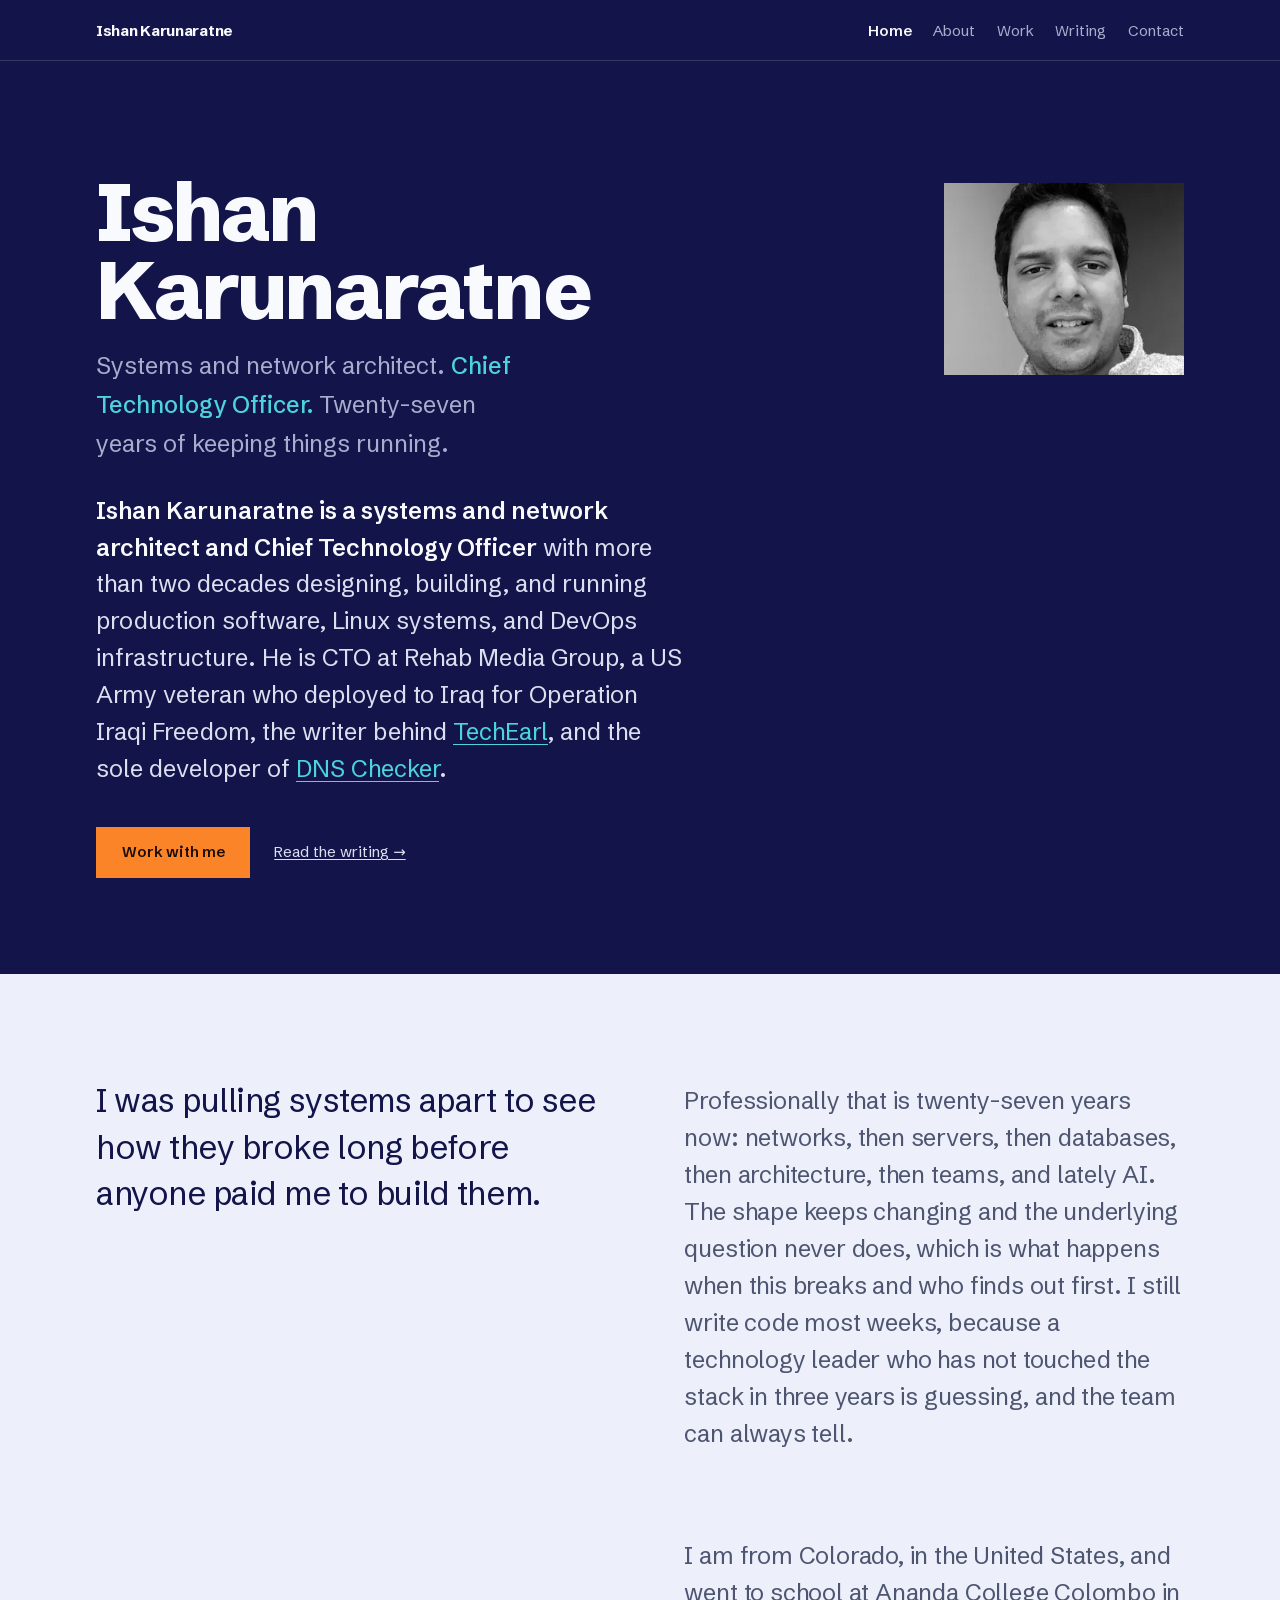
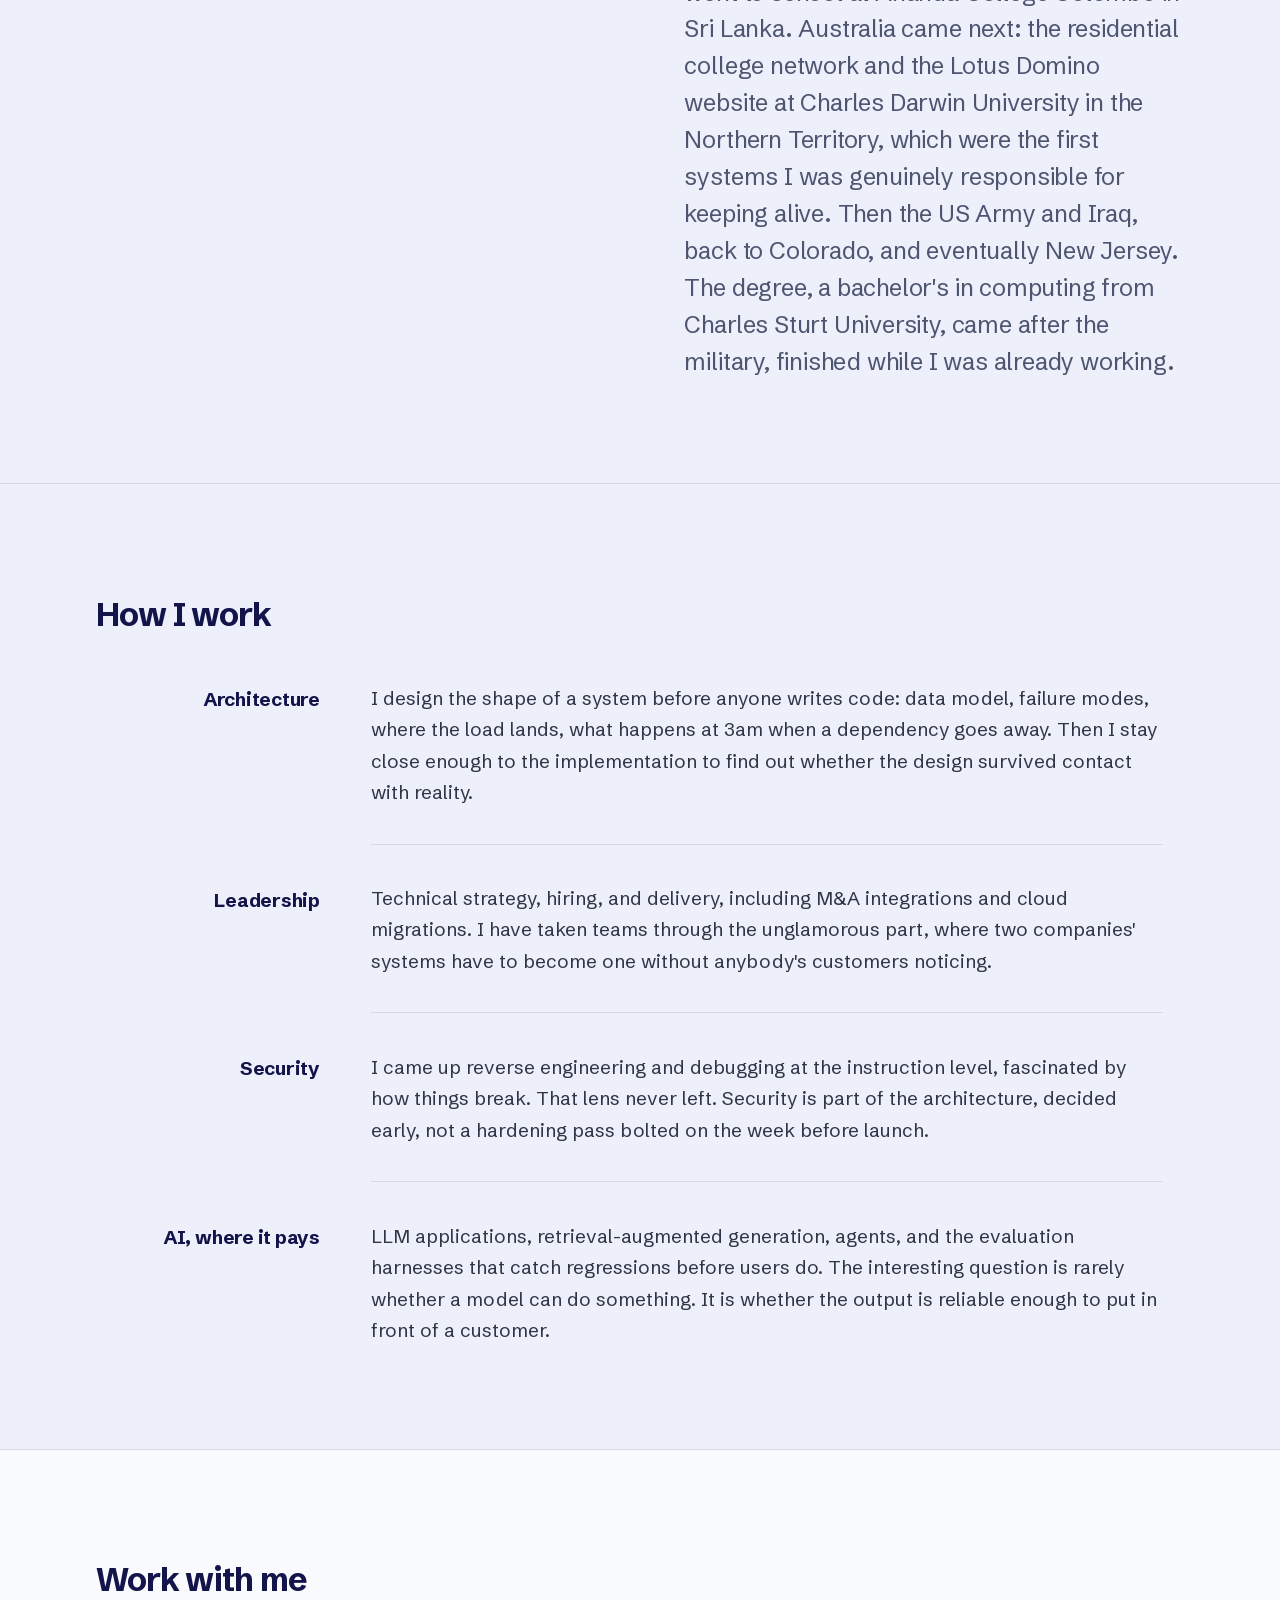
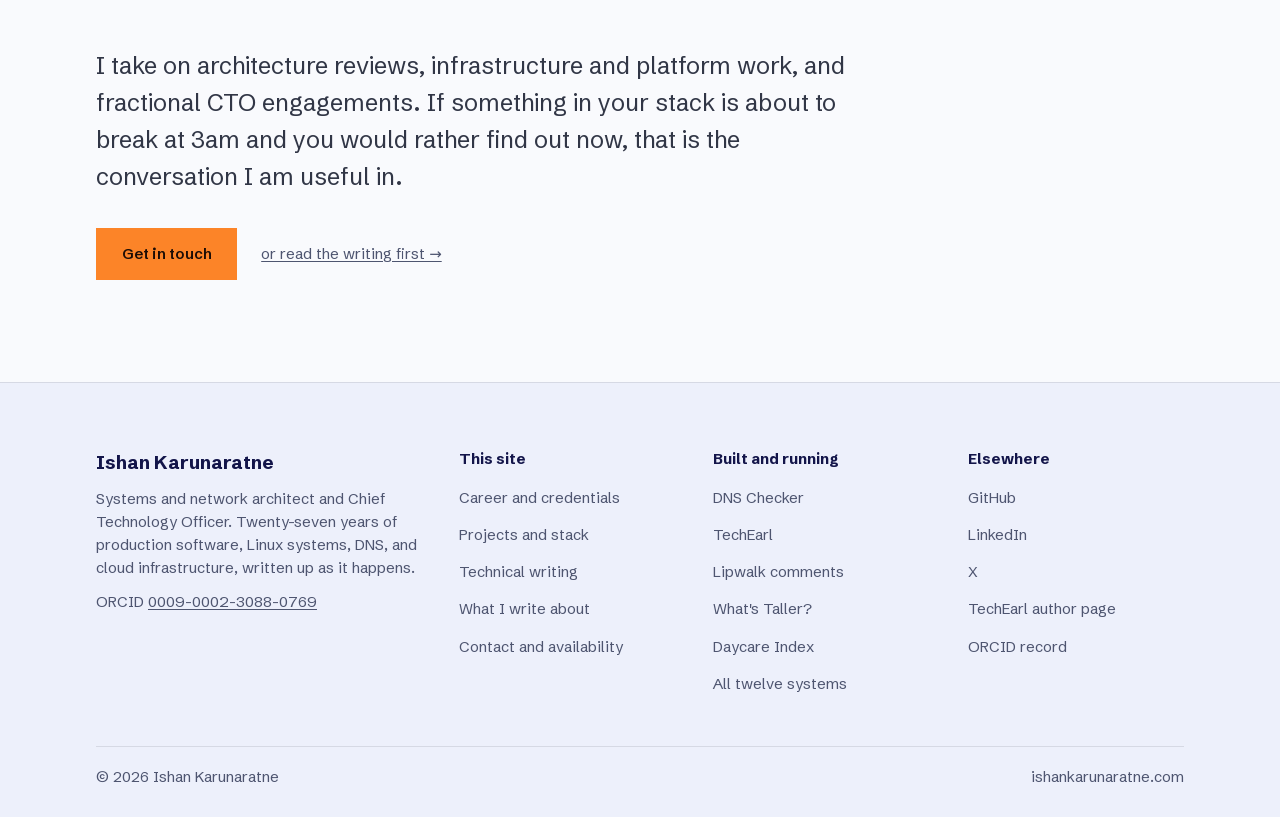
==== commit 9654235e: "Give the footer a job, and fix the origin I had wrong The footer was a copyright line and the bare d" ====
--- a/index.html
+++ b/index.html
@@ -37,7 +37,7 @@
       "image": "https://ishankarunaratne.com/assets/ishan-karunaratne.webp",
       "jobTitle": "Systems and Network Architect, Chief Technology Officer",
       "disambiguatingDescription": "The systems and network architect and Chief Technology Officer at Rehab Media Group, US Army veteran of Operation Iraqi Freedom, writer of TechEarl and developer of DNS Checker. Not the frontend engineer at Moresand Technologies, and not the founder and managing director of Sinhalite Holdings in Sri Lanka. Identified uniquely by ORCID 0009-0002-3088-0769.",
-      "description": "Ishan Karunaratne is a systems and network architect and Chief Technology Officer with more than two decades designing, building, and running production software, cloud and network architecture, Linux systems, and the bare metal underneath them. Originally from Colombo, Sri Lanka, schooled at Ananda College and degreed at Charles Sturt University in Australia, now based in Medford, New Jersey. A US Army veteran who served in Operation Iraqi Freedom. He writes TechEarl and built DNS Checker.",
+      "description": "Ishan Karunaratne is a systems and network architect and Chief Technology Officer with more than two decades designing, building, and running production software, cloud and network architecture, Linux systems, and the bare metal underneath them. Schooled at Ananda College Colombo in Sri Lanka and degreed at Charles Sturt University in Australia, now based in Medford, New Jersey. A US Army veteran who served in Operation Iraqi Freedom. He writes TechEarl and built DNS Checker.",
       "nationality": {
         "@type": "Country",
         "name": "United States"
@@ -84,7 +84,8 @@
         },
         {
           "@type": "EducationalOrganization",
-          "name": "Ananda College",
+          "name": "Ananda College Colombo",
+          "alternateName": "Ananda College",
           "url": "https://www.anandacollege.lk",
           "address": {
             "@type": "PostalAddress",
@@ -521,12 +522,13 @@
     question never does, which is what happens when this breaks and who finds out first. I
     still write code most weeks, because a technology leader who has not touched the stack in
     three years is guessing, and the team can always tell.</p>
-    <p>I grew up in Colombo, Sri Lanka, and went to school at Ananda College there. Australia came
+    <p>I am from Colorado, in the United States, and went to school at Ananda College Colombo in Sri
+    Lanka. Australia came
     next: the residential college network and the Lotus Domino website at Charles Darwin University in
     the Northern Territory, which were the first systems I was genuinely responsible for keeping alive.
-    The degree, a bachelor's in computing from Charles Sturt University, came later, while I was
-    already working. Then the US Army, Colorado, and eventually New Jersey. I still keep Sri Lankan
-    hours often enough that my calendar has stopped arguing about it.</p>
+    Then the US Army and Iraq, back to Colorado, and eventually New Jersey. The degree, a bachelor's in
+    computing from Charles Sturt University, came after the military, finished while I was already
+    working.</p>
   </div>
 </section>
 <section class="sec" id="practice">
@@ -565,11 +567,56 @@
 </section>
 
 </main>
-<footer class="foot">
+<footer class="foot" role="contentinfo">
   <div class="shell">
-    <p>&copy; <span id="yr">2026</span> Ishan Karunaratne</p>
-    <p class="foot__origin">Ananda College, Colombo, Sri Lanka. Charles Sturt University, Australia. Based in Medford, New Jersey.</p>
-    <p class="foot__mono">ishankarunaratne.com</p>
+    <div class="foot__grid">
+      <div class="foot__id">
+        <p class="foot__name"><a href="/">Ishan Karunaratne</a></p>
+        <p class="foot__blurb">Systems and network architect and Chief Technology Officer. Twenty-seven
+        years of production software, Linux systems, DNS, and cloud infrastructure, written up as it
+        happens.</p>
+        <p class="foot__orcid">ORCID <a href="https://orcid.org/0009-0002-3088-0769">0009-0002-3088-0769</a></p>
+      </div>
+
+      <nav class="foot__col" aria-label="This site">
+        <p class="foot__h">This site</p>
+        <ul>
+          <li><a href="/about/">Career and credentials</a></li>
+          <li><a href="/work/">Projects and stack</a></li>
+          <li><a href="/writing/">Technical writing</a></li>
+          <li><a href="/writing/#topics">What I write about</a></li>
+          <li><a href="/contact/">Contact and availability</a></li>
+        </ul>
+      </nav>
+
+      <nav class="foot__col" aria-label="Systems I built">
+        <p class="foot__h">Built and running</p>
+        <ul>
+          <li><a href="https://dnschkr.com/dns-inspector">DNS Checker</a></li>
+          <li><a href="https://techearl.com">TechEarl</a></li>
+          <li><a href="https://lipwalk.com/docs">Lipwalk comments</a></li>
+          <li><a href="https://whatstaller.com/compare/worlds-tallest">What&#39;s Taller?</a></li>
+          <li><a href="https://daycareindex.com/texas/houston">Daycare Index</a></li>
+          <li><a href="/work/">All twelve systems</a></li>
+        </ul>
+      </nav>
+
+      <nav class="foot__col" aria-label="Profiles elsewhere">
+        <p class="foot__h">Elsewhere</p>
+        <ul>
+          <li><a rel="me" href="https://github.com/ishankaru">GitHub</a></li>
+          <li><a rel="me" href="https://www.linkedin.com/in/ishankarunaratne/">LinkedIn</a></li>
+          <li><a rel="me" href="https://x.com/ishankaru">X</a></li>
+          <li><a rel="me" href="https://techearl.com/author">TechEarl author page</a></li>
+          <li><a rel="me" href="https://orcid.org/0009-0002-3088-0769">ORCID record</a></li>
+        </ul>
+      </nav>
+    </div>
+
+    <div class="foot__base">
+      <p>&copy; <span id="yr">2026</span> Ishan Karunaratne</p>
+      <p class="foot__mono">ishankarunaratne.com</p>
+    </div>
   </div>
 </footer>
 <script>
--- a/assets/style.css
+++ b/assets/style.css
@@ -301,10 +301,32 @@
 .contact__links a { color: var(--on-dark-soft); font-size: var(--t-sm); }
 .contact__links a:hover { color: var(--teal-lt); }
 
-.foot { padding-block: 2rem; }
-.foot .shell { display: flex; flex-wrap: wrap; gap: 0.4rem 2rem; justify-content: space-between; }
+/* footer: the main internal-link surface on a five-page site, so it carries the
+   real nav, the projects, and the profile links rather than a copyright line. */
+.foot { padding-block: clamp(2.5rem, 5vw, 4rem) 1.75rem; border-top: 1px solid var(--rule); background: var(--paper-2); }
 .foot p { margin: 0; font-size: var(--t-sm); color: var(--ink-soft); }
-.foot__origin { flex: 1 1 100%; order: 3; padding-top: 0.7rem; border-top: 1px solid var(--rule); }
+
+.foot__grid { display: grid; gap: 2.25rem; }
+@media (min-width: 40rem) { .foot__grid { grid-template-columns: repeat(3, minmax(0, 1fr)); gap: 2.5rem clamp(1.5rem, 3vw, 3rem); } }
+@media (min-width: 62rem) { .foot__grid { grid-template-columns: minmax(0, 1.5fr) repeat(3, minmax(0, 1fr)); } }
+
+.foot__id { max-width: 34ch; }
+@media (min-width: 40rem) and (max-width: 61.99rem) { .foot__id { grid-column: 1 / -1; max-width: 60ch; } }
+.foot .foot__name { font-size: var(--t-0); font-weight: 700; color: var(--ink); margin-bottom: 0.5rem; }
+.foot__name a { color: inherit; text-decoration: none; }
+.foot__name a:hover, .foot__name a:focus-visible { text-decoration: underline; text-decoration-color: var(--signal); }
+.foot__blurb { line-height: 1.55; }
+.foot .foot__orcid { margin-top: 0.7rem; font-variant-numeric: tabular-nums; }
+
+.foot .foot__h { font-size: var(--t-sm); font-weight: 700; color: var(--ink); margin-bottom: 0.6rem; }
+.foot__col ul { list-style: none; margin: 0; padding: 0; display: grid; gap: 0.35rem; }
+.foot__col a { color: var(--ink-soft); text-decoration: none; font-size: var(--t-sm); }
+.foot__col a:hover, .foot__col a:focus-visible { color: var(--signal); text-decoration: underline; }
+
+.foot__base {
+  display: flex; flex-wrap: wrap; gap: 0.4rem 2rem; justify-content: space-between;
+  margin-top: clamp(2rem, 4vw, 3rem); padding-top: 1.1rem; border-top: 1px solid var(--rule);
+}
 
 /* latest writing: refreshed daily from the techearl sitemap */
 .writing { list-style: none; margin: 0; padding: 0; }
@@ -370,7 +392,9 @@
    never reads as a stats hero. */
 .pagehead__grid { display: grid; gap: 2.25rem; }
 @media (min-width: 56rem) {
-  .pagehead__grid { grid-template-columns: minmax(0, 1fr) auto; gap: 4rem; align-items: end; }
+  /* Both columns start at the top of the row, so the heading block sits in the
+     same place on every subpage instead of being pushed down by a taller metarail. */
+  .pagehead__grid { grid-template-columns: minmax(0, 1fr) auto; gap: 4rem; align-items: start; }
 }
 .pagehead__main { min-width: 0; }
 .pagehead__deck {
@@ -394,7 +418,7 @@
 
 /* Factual rail. Modest by design: labels quiet, values normal weight, no
    oversized numerals. */
-.metarail { margin: 0; display: grid; gap: 1.1rem; align-content: end; }
+.metarail { margin: 0; display: grid; gap: 1.1rem; align-content: start; }
 @media (min-width: 56rem) { .metarail { border-left: 1px solid rgba(255,255,255,0.14); padding-left: 2.5rem; min-width: 15rem; } }
 .metarail__row { display: grid; gap: 0.2rem; }
 .metarail dt { font-size: 0.78rem; color: var(--on-dark-soft); letter-spacing: 0.01em; }
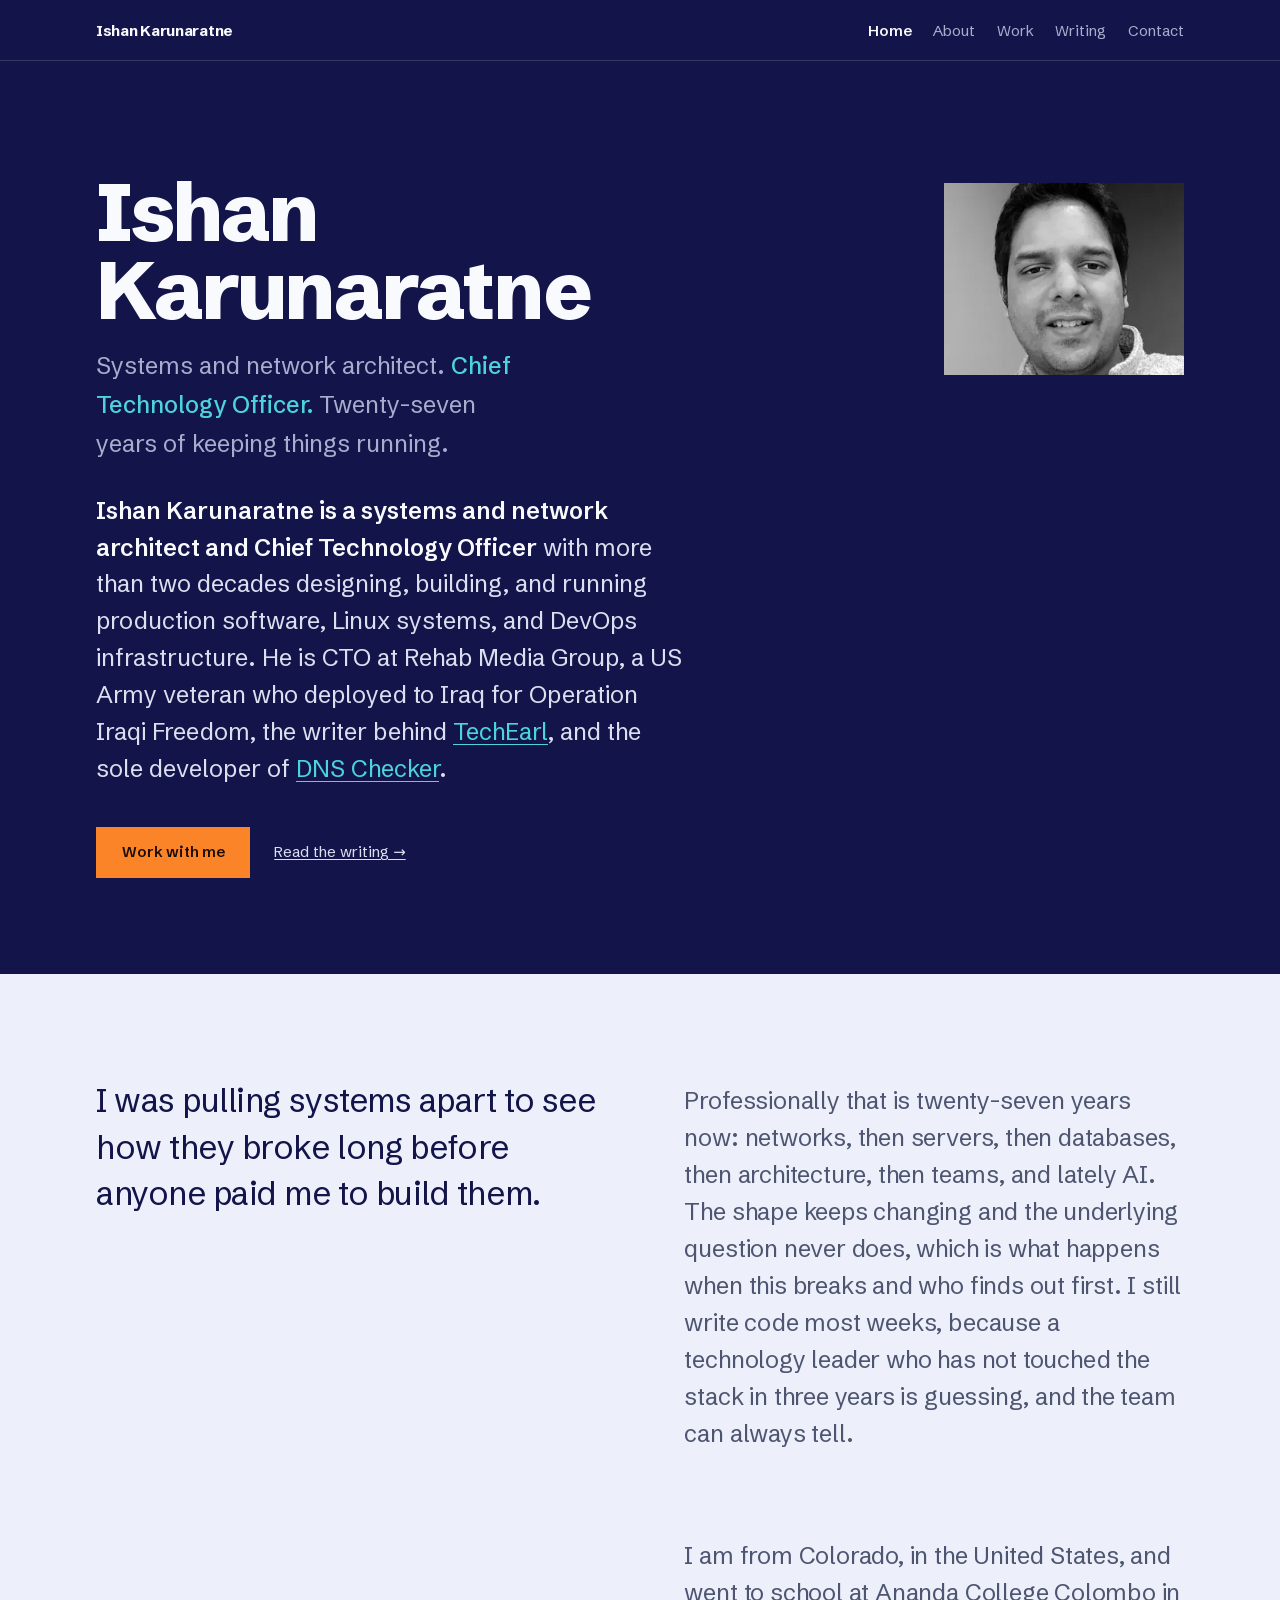
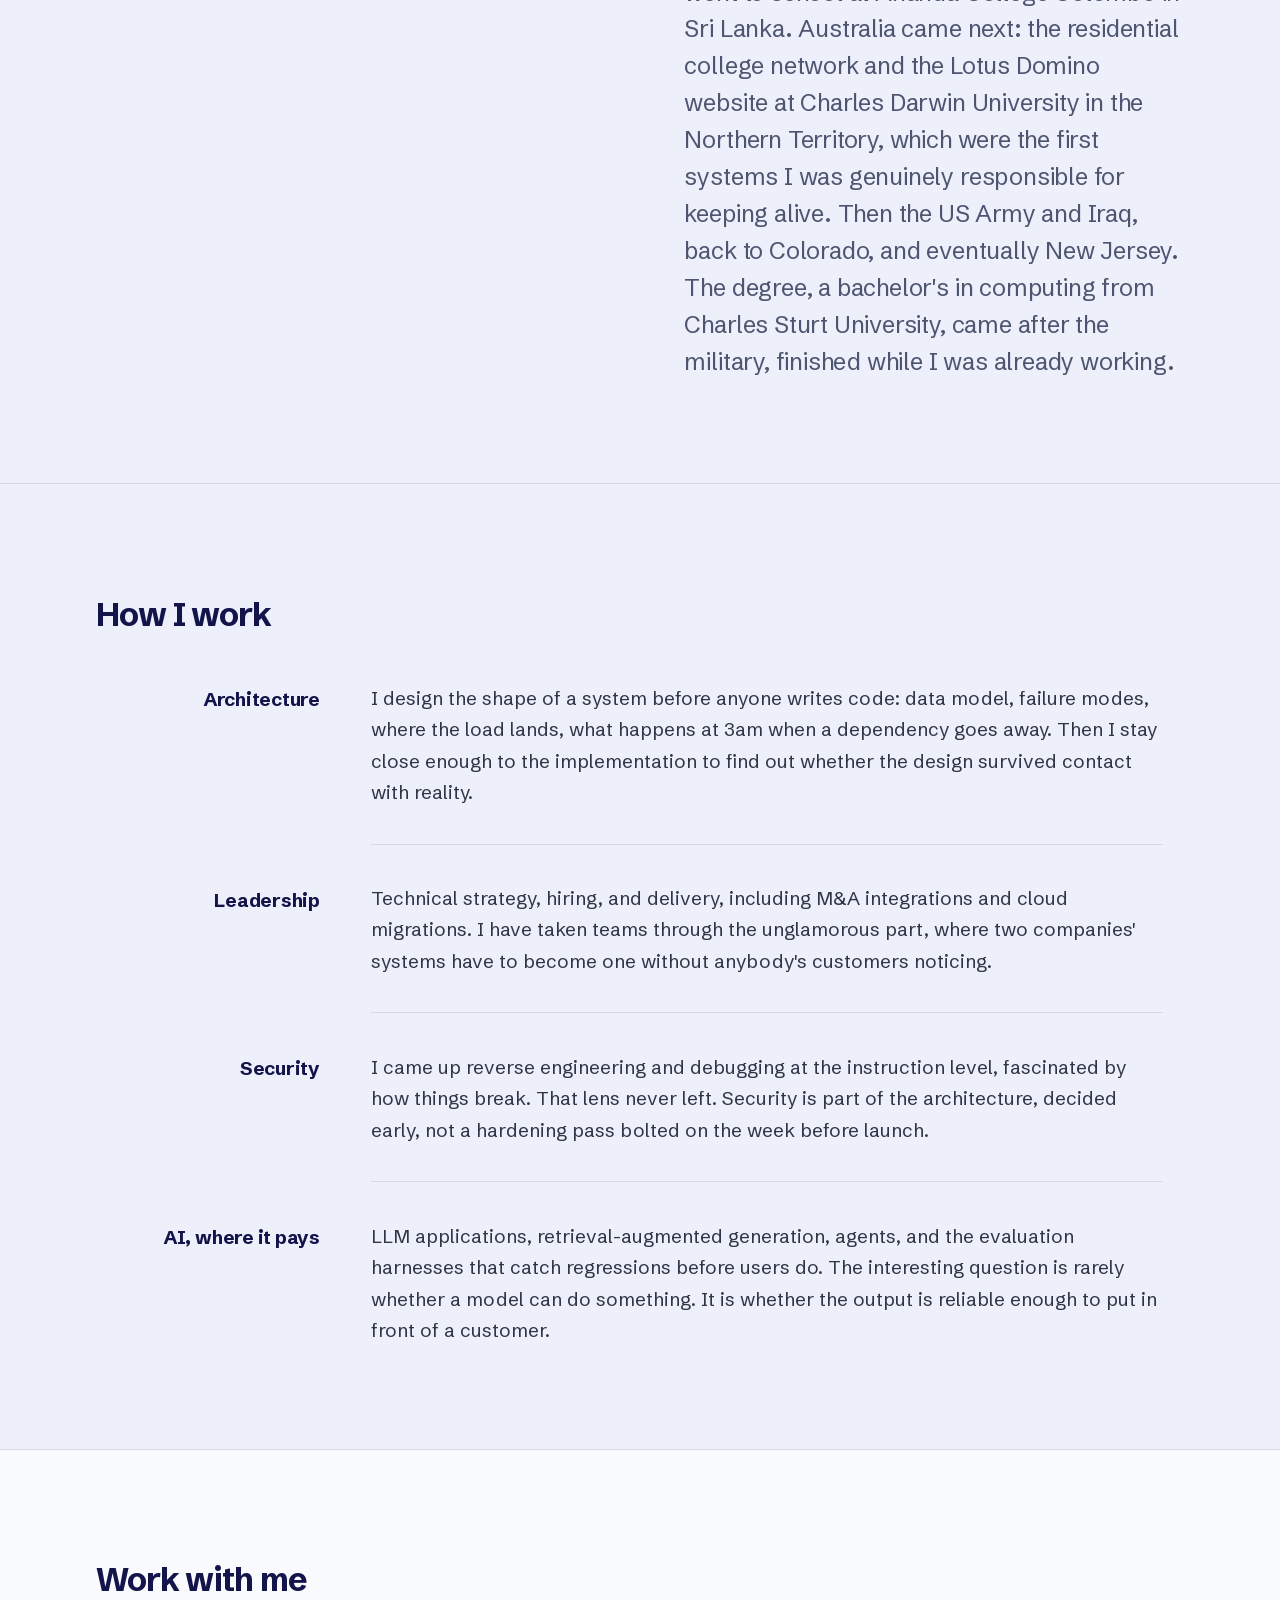
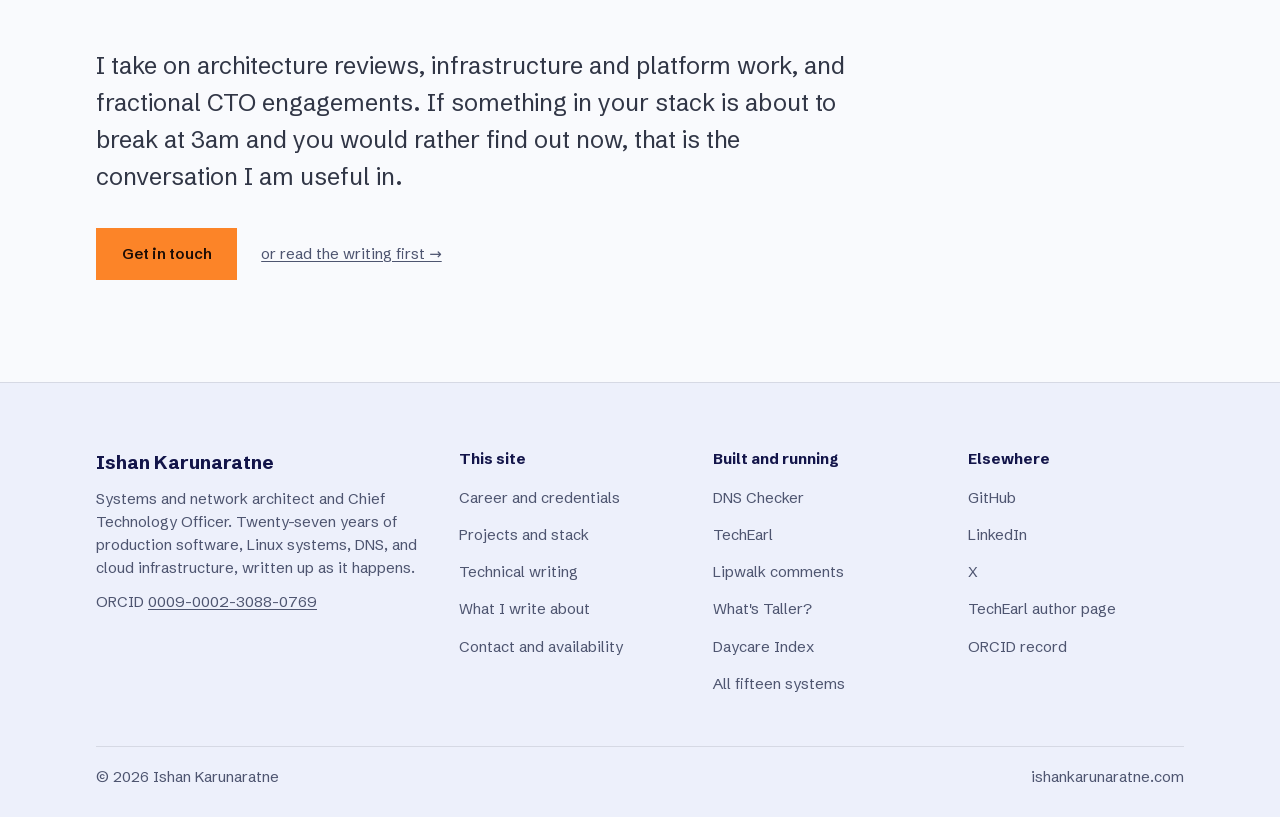
==== commit 04e27de3: "Add BabyCarSeat.info, JWA Edge and InsideDNS to the work page Three new properties, so the work grid" ====
--- a/index.html
+++ b/index.html
@@ -206,13 +206,22 @@
           "@id": "https://ishankarunaratne.com/#ald"
         },
         {
+          "@id": "https://ishankarunaratne.com/#babycarseat"
+        },
+        {
           "@id": "https://ishankarunaratne.com/#lyricslk"
         },
         {
           "@id": "https://ishankarunaratne.com/#chordslk"
         },
         {
+          "@id": "https://ishankarunaratne.com/#jwaedge"
+        },
+        {
           "@id": "https://ishankarunaratne.com/#drp"
+        },
+        {
+          "@id": "https://ishankarunaratne.com/#insidedns"
         },
         {
           "@id": "https://ishankarunaratne.com/#wppaste"
@@ -361,6 +370,20 @@
     },
     {
       "@type": "WebSite",
+      "@id": "https://ishankarunaratne.com/#babycarseat",
+      "name": "BabyCarSeat.info",
+      "url": "https://babycarseat.info/",
+      "description": "A US baby car seat catalog built from manufacturer manuals: 228 models across 15 brands compared on the published weight, height and age limits, with infant, convertible, rotating and booster seat hubs, car seat laws by state and the NHTSA recall list. Research summaries only, with no hands-on or crash testing.",
+      "inLanguage": "en",
+      "creator": {
+        "@id": "https://ishankarunaratne.com/#person"
+      },
+      "publisher": {
+        "@id": "https://ishankarunaratne.com/#person"
+      }
+    },
+    {
+      "@type": "WebSite",
       "@id": "https://ishankarunaratne.com/#lyricslk",
       "name": "Lyrics LK",
       "url": "https://lyrics-lk.com",
@@ -389,6 +412,20 @@
     },
     {
       "@type": "WebSite",
+      "@id": "https://ishankarunaratne.com/#jwaedge",
+      "name": "JWA Edge",
+      "url": "https://jwaedge.com/",
+      "description": "A Jurassic World Alive dinosaur database exported from the game's own data: 521 creatures, 2,005 ability records and 250 fusion recipes, with stat comparison, hybrids and raid strategies, regenerated each patch.",
+      "inLanguage": "en",
+      "creator": {
+        "@id": "https://ishankarunaratne.com/#person"
+      },
+      "publisher": {
+        "@id": "https://ishankarunaratne.com/#person"
+      }
+    },
+    {
+      "@type": "WebSite",
       "@id": "https://ishankarunaratne.com/#drp",
       "name": "Dr Pepper Addiction",
       "url": "https://drpepperaddiction.com",
@@ -399,6 +436,27 @@
       },
       "publisher": {
         "@id": "https://ishankarunaratne.com/#person"
+      }
+    },
+    {
+      "@type": "WebApplication",
+      "@id": "https://ishankarunaratne.com/#insidedns",
+      "name": "InsideDNS",
+      "url": "https://insidedns.com/",
+      "description": "Three original browser games that teach how DNS works, plus a twelve-mission DNS learning path with experiments, explanation checks and teaching notes.",
+      "inLanguage": "en",
+      "creator": {
+        "@id": "https://ishankarunaratne.com/#person"
+      },
+      "publisher": {
+        "@id": "https://ishankarunaratne.com/#person"
+      },
+      "applicationCategory": "EducationalApplication",
+      "operatingSystem": "Any",
+      "offers": {
+        "@type": "Offer",
+        "price": "0",
+        "priceCurrency": "USD"
       }
     },
     {
@@ -597,7 +655,7 @@
           <li><a href="https://lipwalk.com/docs">Lipwalk comments</a></li>
           <li><a href="https://whatstaller.com/compare/worlds-tallest">What&#39;s Taller?</a></li>
           <li><a href="https://daycareindex.com/texas/houston">Daycare Index</a></li>
-          <li><a href="/work/">All twelve systems</a></li>
+          <li><a href="/work/">All fifteen systems</a></li>
         </ul>
       </nav>
 
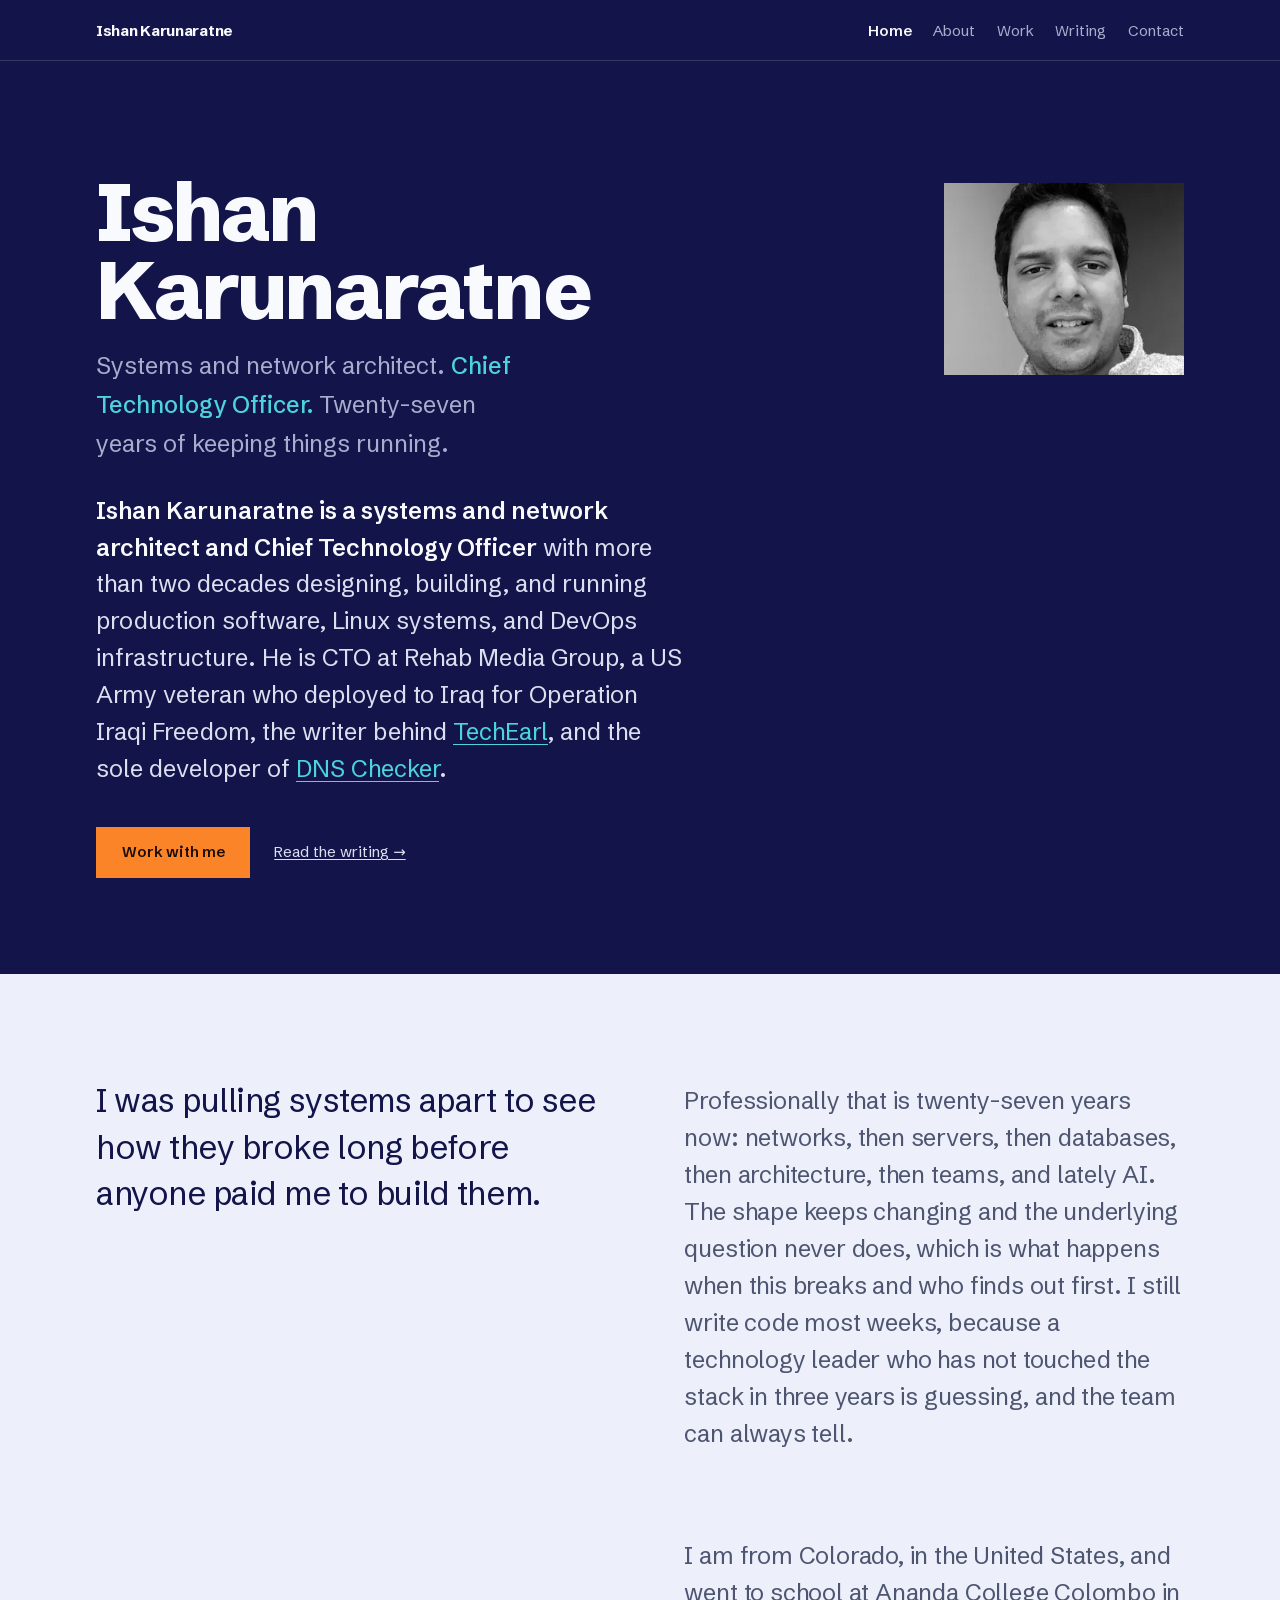
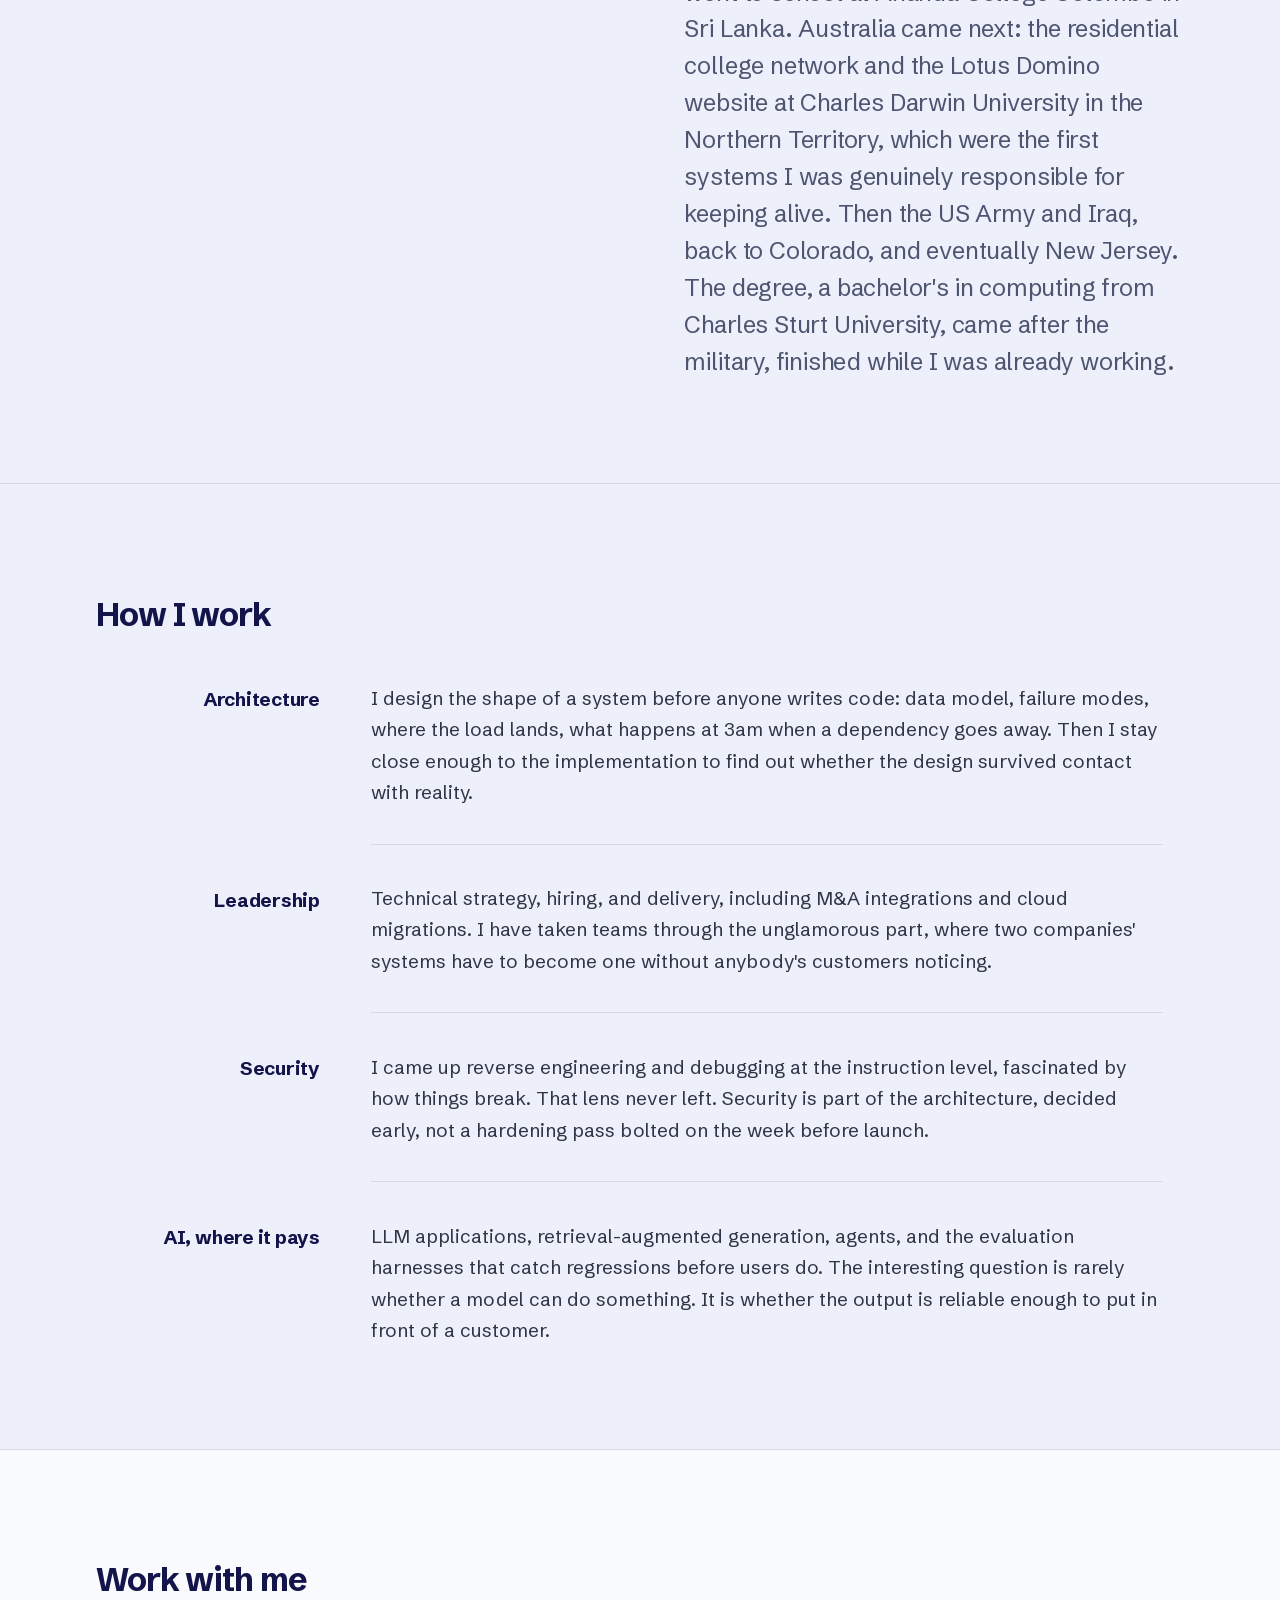
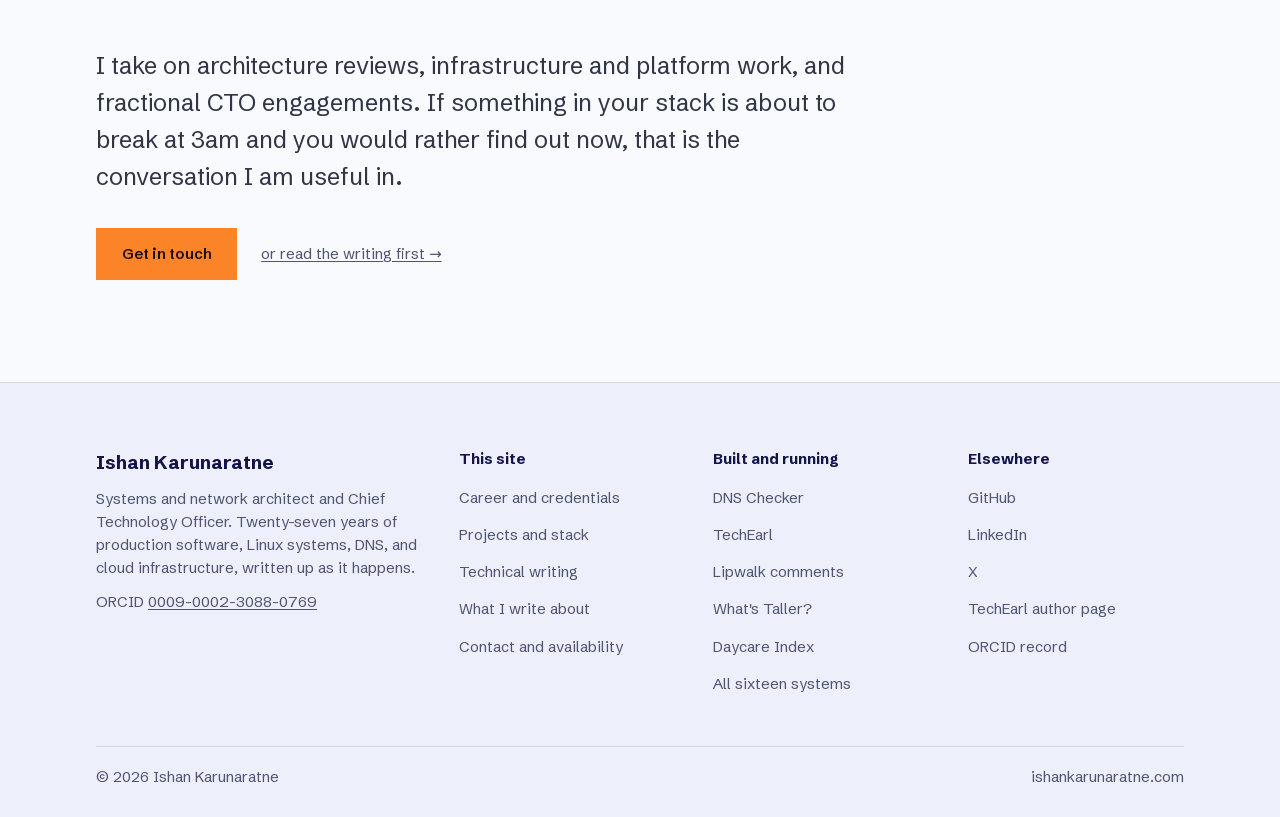
==== commit 4a051d0d: "Add Kendraya to the work page Sixteenth system, placed third after TechEarl. Kendraya has no Search " ====
--- a/index.html
+++ b/index.html
@@ -194,6 +194,9 @@
           "@id": "https://ishankarunaratne.com/#techearl"
         },
         {
+          "@id": "https://ishankarunaratne.com/#kendraya"
+        },
+        {
           "@id": "https://ishankarunaratne.com/#lipwalk"
         },
         {
@@ -311,6 +314,20 @@
         "@type": "Offer",
         "price": "0",
         "priceCurrency": "USD"
+      }
+    },
+    {
+      "@type": "WebSite",
+      "@id": "https://ishankarunaratne.com/#kendraya",
+      "name": "Kendraya",
+      "url": "https://kendraya.com/",
+      "description": "Free birth chart calculator with Vedic and Western astrology charts, a daily horoscope for all twelve signs calculated from real planetary positions, Mercury retrograde dates, zodiac sign dates and a baby name finder.",
+      "inLanguage": "en",
+      "creator": {
+        "@id": "https://ishankarunaratne.com/#person"
+      },
+      "publisher": {
+        "@id": "https://ishankarunaratne.com/#person"
       }
     },
     {
@@ -655,7 +672,7 @@
           <li><a href="https://lipwalk.com/docs">Lipwalk comments</a></li>
           <li><a href="https://whatstaller.com/compare/worlds-tallest">What&#39;s Taller?</a></li>
           <li><a href="https://daycareindex.com/texas/houston">Daycare Index</a></li>
-          <li><a href="/work/">All fifteen systems</a></li>
+          <li><a href="/work/">All sixteen systems</a></li>
         </ul>
       </nav>
 
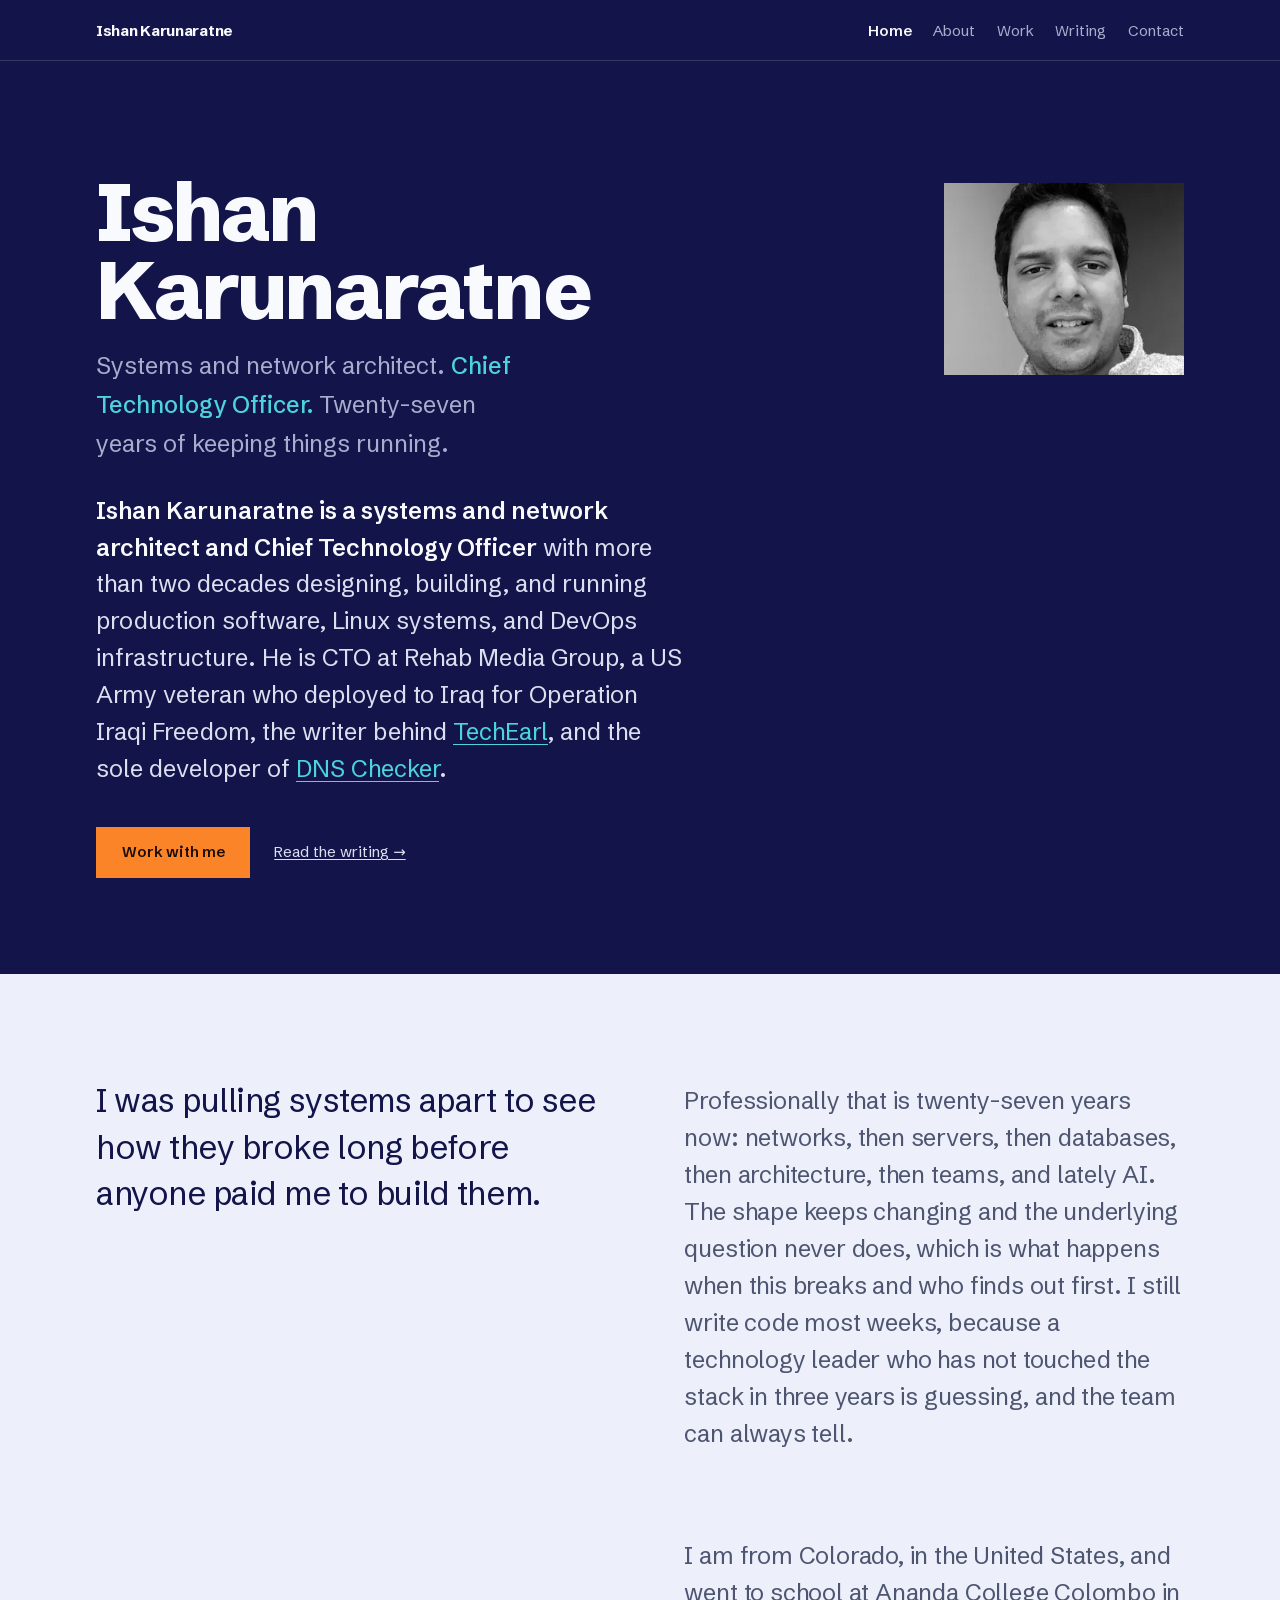
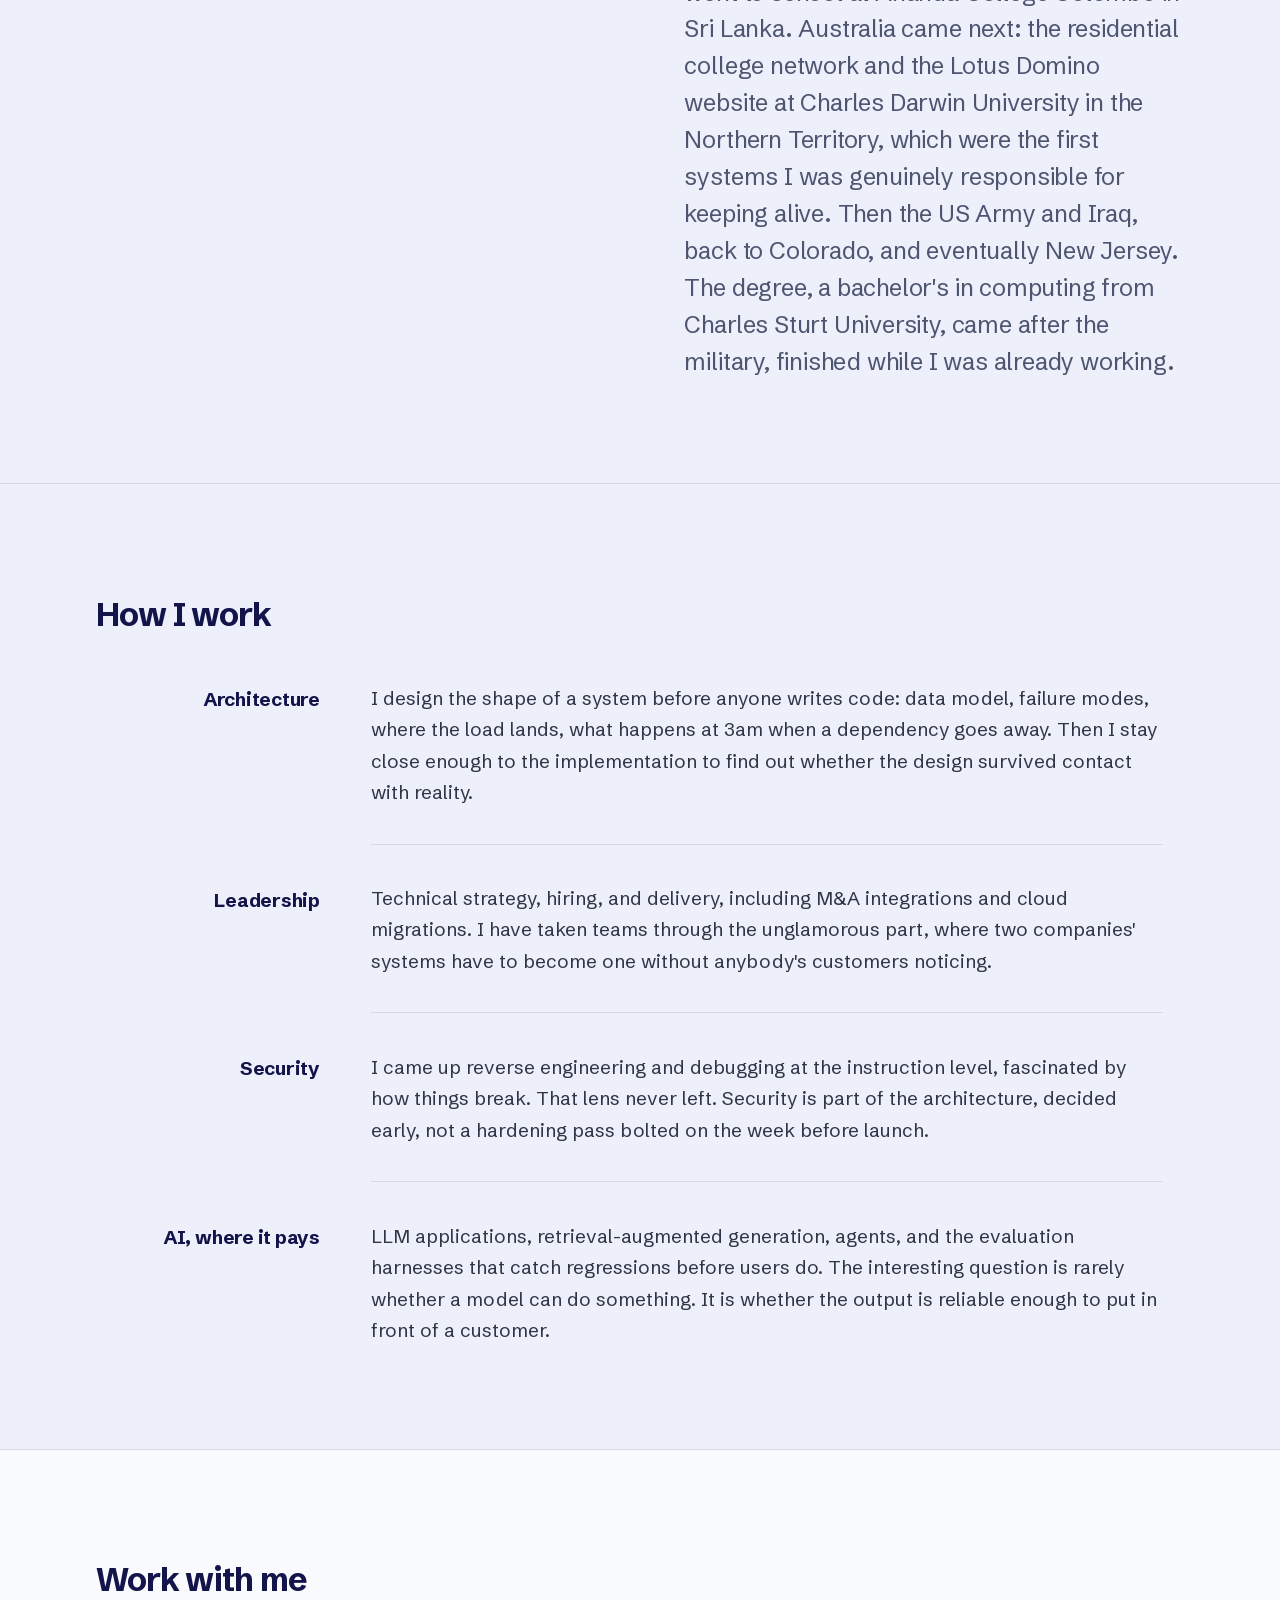
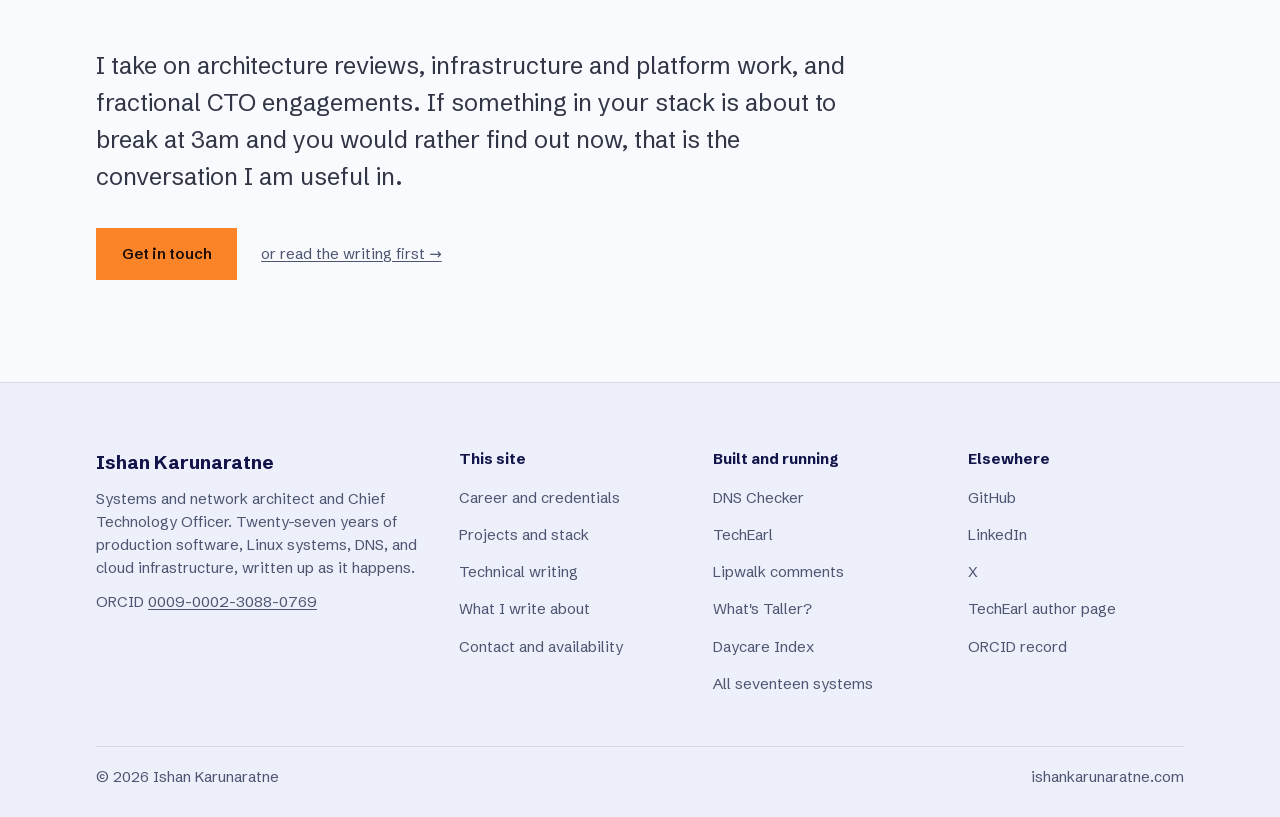
==== commit c14571e6: "Add ChalkStash to the work page Seventeenth system, placed fourth after Kendraya. ChalkStash launche" ====
--- a/index.html
+++ b/index.html
@@ -197,6 +197,9 @@
           "@id": "https://ishankarunaratne.com/#kendraya"
         },
         {
+          "@id": "https://ishankarunaratne.com/#chalkstash"
+        },
+        {
           "@id": "https://ishankarunaratne.com/#lipwalk"
         },
         {
@@ -314,6 +317,20 @@
         "@type": "Offer",
         "price": "0",
         "priceCurrency": "USD"
+      }
+    },
+    {
+      "@type": "WebSite",
+      "@id": "https://ishankarunaratne.com/#chalkstash",
+      "name": "ChalkStash",
+      "url": "https://chalkstash.com/",
+      "description": "Classroom wish lists for PreK to 12 teachers: teacher supplies with live Amazon prices, browsable by grade and need, shared with families who buy from the retailer while the teacher confirms delivery.",
+      "inLanguage": "en",
+      "creator": {
+        "@id": "https://ishankarunaratne.com/#person"
+      },
+      "publisher": {
+        "@id": "https://ishankarunaratne.com/#person"
       }
     },
     {
@@ -672,7 +689,7 @@
           <li><a href="https://lipwalk.com/docs">Lipwalk comments</a></li>
           <li><a href="https://whatstaller.com/compare/worlds-tallest">What&#39;s Taller?</a></li>
           <li><a href="https://daycareindex.com/texas/houston">Daycare Index</a></li>
-          <li><a href="/work/">All sixteen systems</a></li>
+          <li><a href="/work/">All seventeen systems</a></li>
         </ul>
       </nav>
 
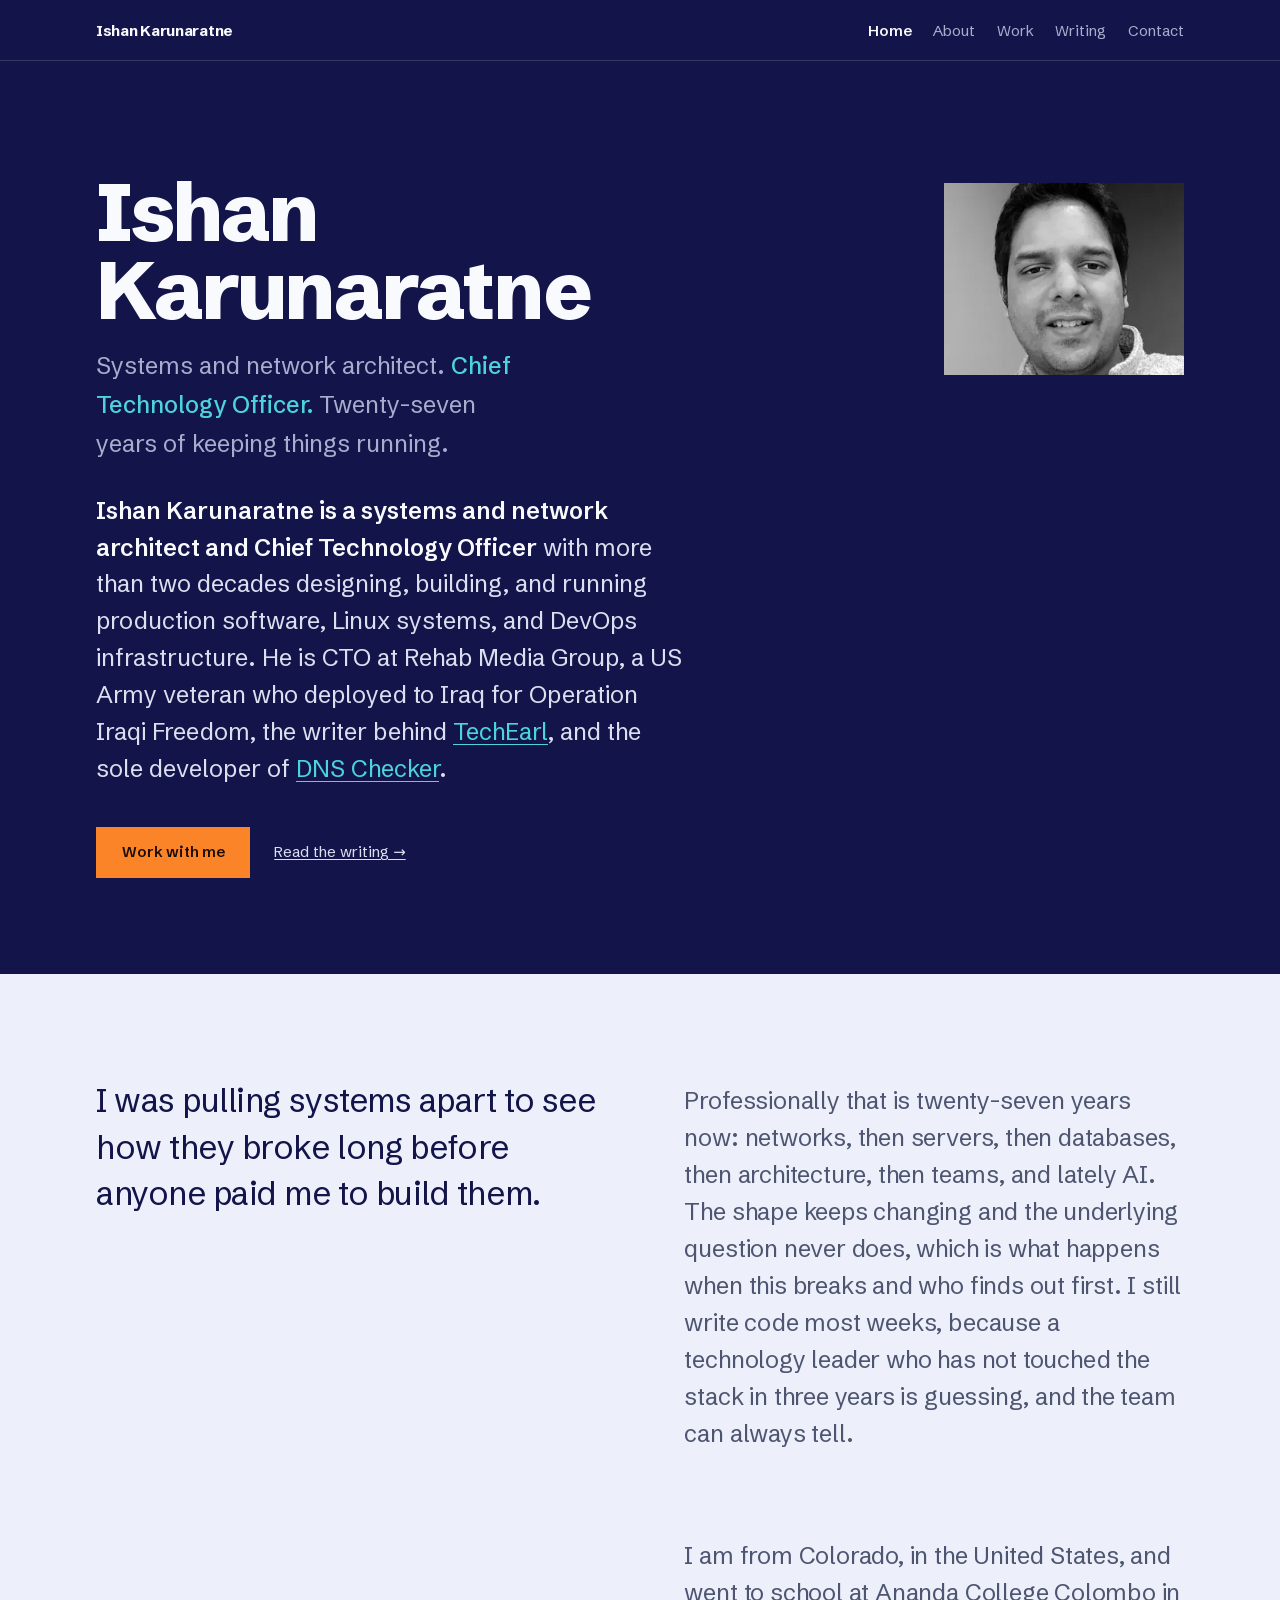
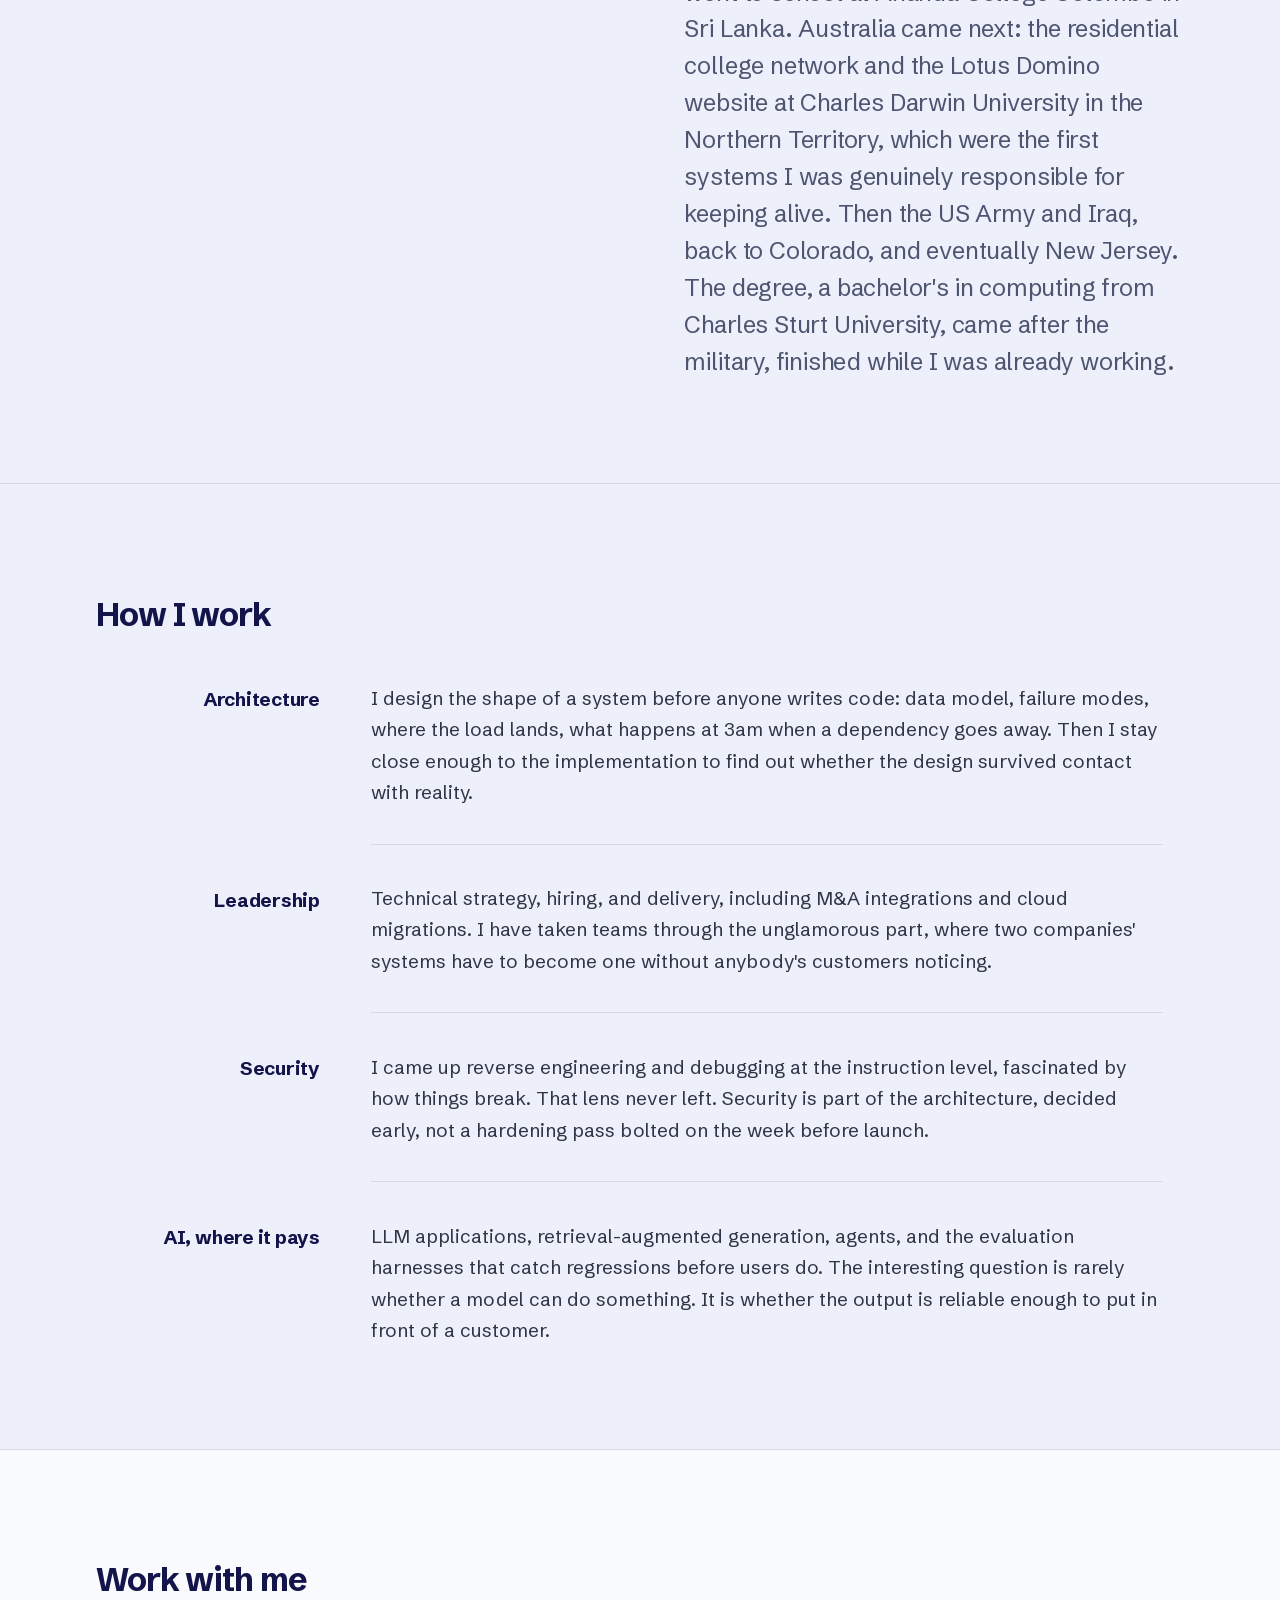
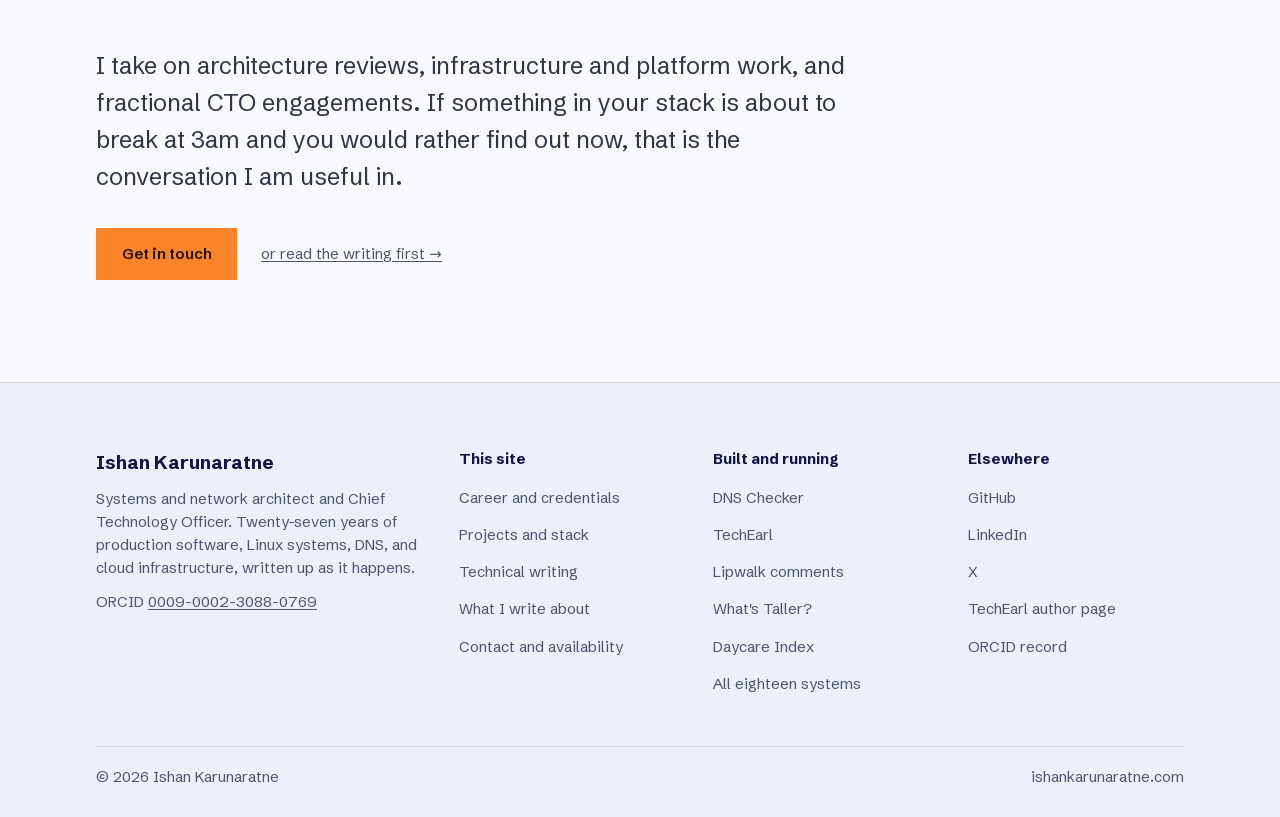
==== commit 59607bb1: "Add Energy Drink Flavors to the work page Eighteenth system, placed fifth after ChalkStash. The site" ====
--- a/index.html
+++ b/index.html
@@ -200,6 +200,9 @@
           "@id": "https://ishankarunaratne.com/#chalkstash"
         },
         {
+          "@id": "https://ishankarunaratne.com/#energydrinkflavors"
+        },
+        {
           "@id": "https://ishankarunaratne.com/#lipwalk"
         },
         {
@@ -325,6 +328,20 @@
       "name": "ChalkStash",
       "url": "https://chalkstash.com/",
       "description": "Classroom wish lists for PreK to 12 teachers: teacher supplies with live Amazon prices, browsable by grade and need, shared with families who buy from the retailer while the teacher confirms delivery.",
+      "inLanguage": "en",
+      "creator": {
+        "@id": "https://ishankarunaratne.com/#person"
+      },
+      "publisher": {
+        "@id": "https://ishankarunaratne.com/#person"
+      }
+    },
+    {
+      "@type": "WebSite",
+      "@id": "https://ishankarunaratne.com/#energydrinkflavors",
+      "name": "Energy Drink Flavors",
+      "url": "https://energydrinkflavors.com/",
+      "description": "Fan and reference site listing energy drink flavors by brand: 480 flavors from 30 brands, each with caffeine per can and per fl oz sourced from the label or the brand's product page, plus a compare tool and an energy drink caffeine chart.",
       "inLanguage": "en",
       "creator": {
         "@id": "https://ishankarunaratne.com/#person"
@@ -689,7 +706,7 @@
           <li><a href="https://lipwalk.com/docs">Lipwalk comments</a></li>
           <li><a href="https://whatstaller.com/compare/worlds-tallest">What&#39;s Taller?</a></li>
           <li><a href="https://daycareindex.com/texas/houston">Daycare Index</a></li>
-          <li><a href="/work/">All seventeen systems</a></li>
+          <li><a href="/work/">All eighteen systems</a></li>
         </ul>
       </nav>
 
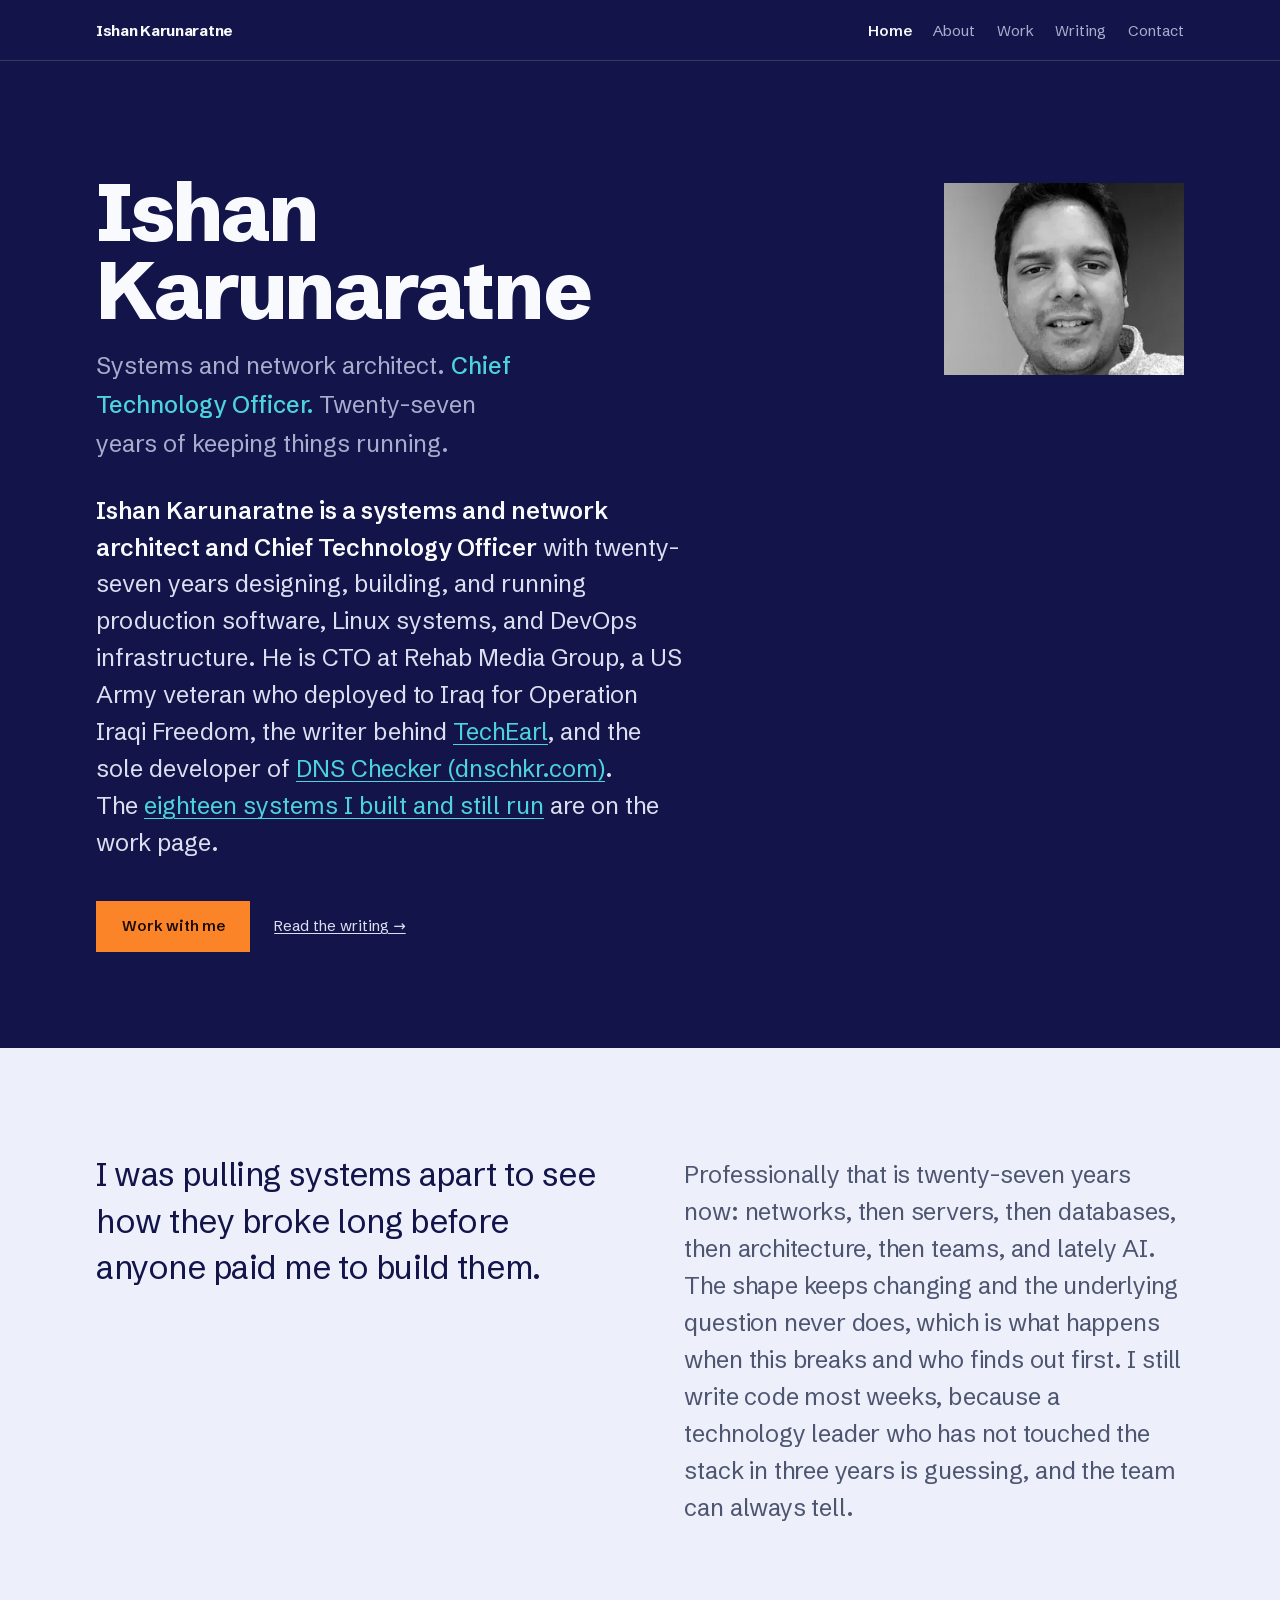
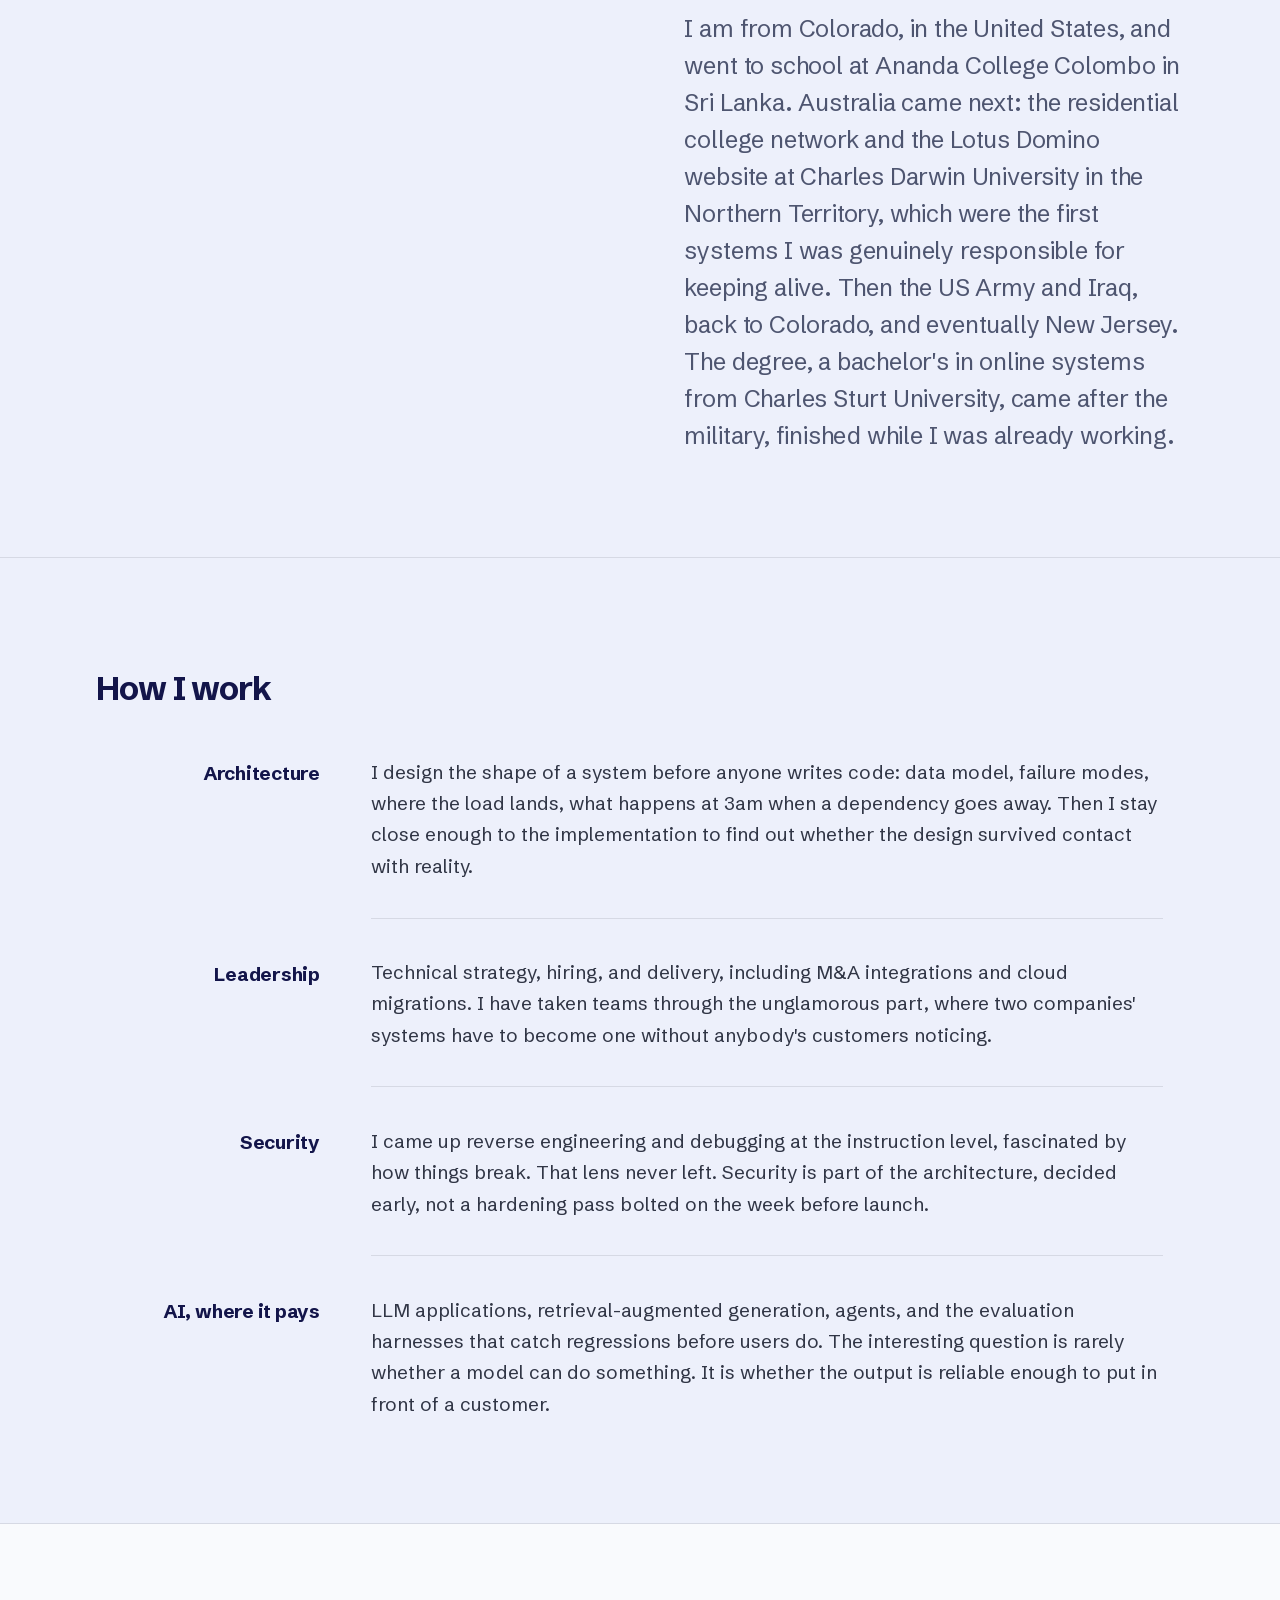
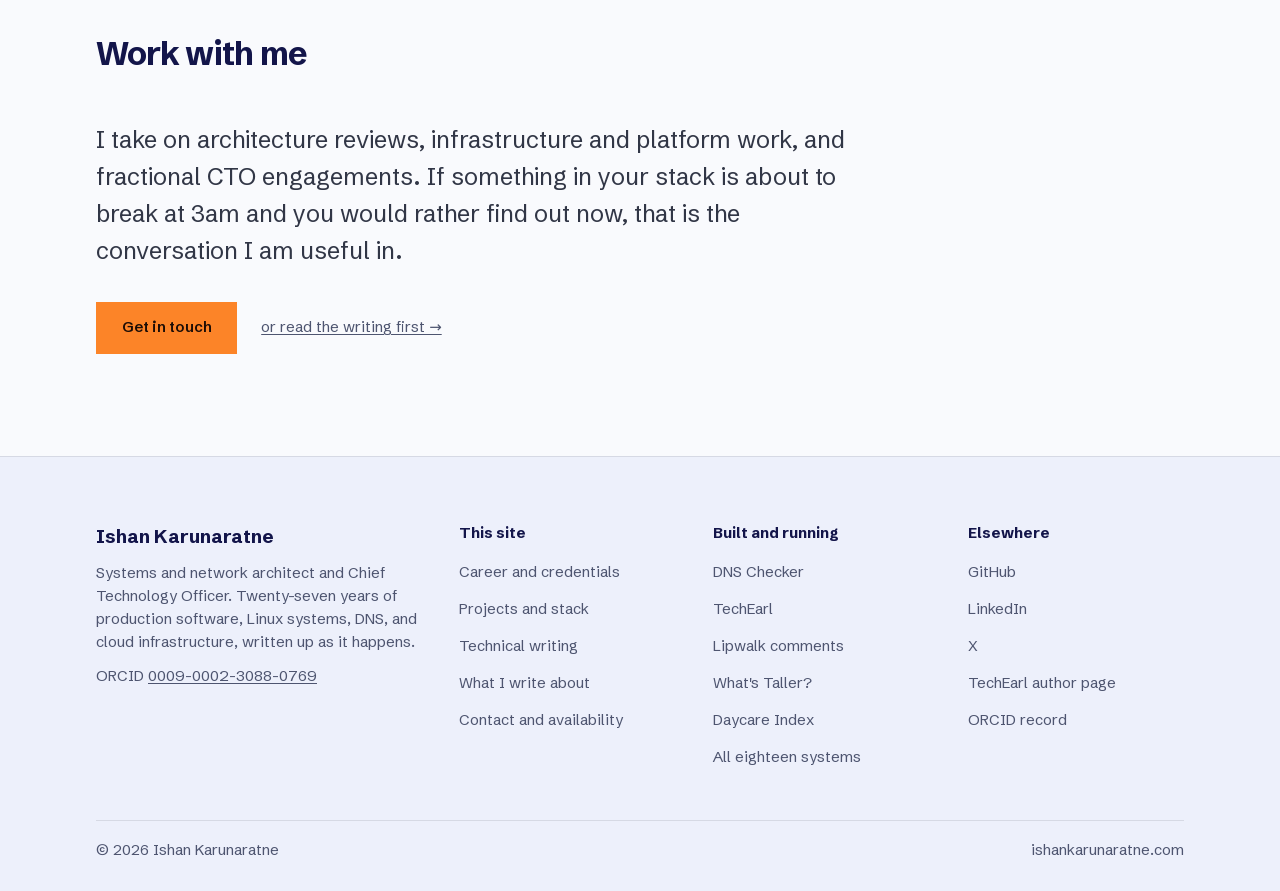
==== commit cf608890: "Correct stale figures, settle one profile page, fix the writing list A site-wide SEO pass (notes in " ====
--- a/index.html
+++ b/index.html
@@ -37,7 +37,7 @@
       "image": "https://ishankarunaratne.com/assets/ishan-karunaratne.webp",
       "jobTitle": "Systems and Network Architect, Chief Technology Officer",
       "disambiguatingDescription": "The systems and network architect and Chief Technology Officer at Rehab Media Group, US Army veteran of Operation Iraqi Freedom, writer of TechEarl and developer of DNS Checker. Not the frontend engineer at Moresand Technologies, and not the founder and managing director of Sinhalite Holdings in Sri Lanka. Identified uniquely by ORCID 0009-0002-3088-0769.",
-      "description": "Ishan Karunaratne is a systems and network architect and Chief Technology Officer with more than two decades designing, building, and running production software, cloud and network architecture, Linux systems, and the bare metal underneath them. Schooled at Ananda College Colombo in Sri Lanka and degreed at Charles Sturt University in Australia, now based in Medford, New Jersey. A US Army veteran who served in Operation Iraqi Freedom. He writes TechEarl and built DNS Checker.",
+      "description": "Ishan Karunaratne is a systems and network architect and Chief Technology Officer with twenty-seven years designing, building, and running production software, cloud and network architecture, Linux systems, and the bare metal underneath them. Schooled at Ananda College Colombo in Sri Lanka and degreed at Charles Sturt University in Australia, now based in Medford, New Jersey. A US Army veteran who served in Operation Iraqi Freedom. He writes TechEarl and built DNS Checker.",
       "nationality": {
         "@type": "Country",
         "name": "United States"
@@ -64,8 +64,8 @@
         "https://www.linkedin.com/in/ishankarunaratne/",
         "https://x.com/ishankaru",
         "https://orcid.org/0009-0002-3088-0769",
-        "https://www.facebook.com/thetechearl",
-        "https://www.threads.com/@ishan.karunaratne"
+        "https://www.threads.com/@ishan.karunaratne",
+        "https://www.rehab.com/expert/ishan-karunaratne"
       ],
       "worksFor": {
         "@type": "Organization",
@@ -99,56 +99,6 @@
         "name": "Chief Technology Officer",
         "occupationalCategory": "15-1299.00"
       },
-      "hasCredential": [
-        {
-          "@type": "EducationalOccupationalCredential",
-          "name": "Bachelor's degree, online systems, Charles Sturt University",
-          "credentialCategory": "degree",
-          "dateCreated": "2010"
-        },
-        {
-          "@type": "EducationalOccupationalCredential",
-          "name": "CompTIA A+",
-          "credentialCategory": "certification",
-          "dateCreated": "2009"
-        },
-        {
-          "@type": "EducationalOccupationalCredential",
-          "name": "CompTIA Network+",
-          "credentialCategory": "certification",
-          "dateCreated": "2009"
-        },
-        {
-          "@type": "EducationalOccupationalCredential",
-          "name": "CompTIA Security+",
-          "credentialCategory": "certification",
-          "dateCreated": "2009"
-        },
-        {
-          "@type": "EducationalOccupationalCredential",
-          "name": "Prosoft Certified Internet Webmaster (CIW) Professional",
-          "credentialCategory": "certification",
-          "dateCreated": "2006"
-        },
-        {
-          "@type": "EducationalOccupationalCredential",
-          "name": "Cisco CCNA coursework",
-          "credentialCategory": "certification",
-          "dateCreated": "2005"
-        },
-        {
-          "@type": "EducationalOccupationalCredential",
-          "name": "Principal Certified Lotus Professional, IBM Domino R5 Application Development",
-          "credentialCategory": "certification",
-          "dateCreated": "2002"
-        },
-        {
-          "@type": "EducationalOccupationalCredential",
-          "name": "Diploma in Advanced Programming Techniques (Unix/C, shell scripting)",
-          "credentialCategory": "diploma",
-          "dateCreated": "1999"
-        }
-      ],
       "knowsAbout": [
         "Software architecture",
         "Distributed systems",
@@ -251,6 +201,8 @@
       "mainEntity": {
         "@id": "https://ishankarunaratne.com/#person"
       },
+      "dateCreated": "2026-08-17",
+      "dateModified": "2026-11-21",
       "inLanguage": "en-US"
     },
     {
@@ -267,8 +219,9 @@
       "@type": "WebApplication",
       "@id": "https://ishankarunaratne.com/#dnschkr",
       "name": "DNS Checker",
+      "alternateName": "dnschkr.com",
       "url": "https://dnschkr.com",
-      "description": "Domain intelligence platform analysing more than 240 million domains a day. DNS health checks, propagation, IP intelligence, and email authentication.",
+      "description": "Domain intelligence platform analyzing more than 240 million domains a day. DNS health checks, propagation, IP intelligence, and email authentication.",
       "inLanguage": "en",
       "creator": {
         "@id": "https://ishankarunaratne.com/#person"
@@ -289,6 +242,9 @@
       "@id": "https://ishankarunaratne.com/#techearl",
       "name": "TechEarl",
       "url": "https://techearl.com",
+      "sameAs": [
+        "https://www.facebook.com/thetechearl"
+      ],
       "description": "Field notes on shipping real systems: WordPress, Linux, DevOps, application security, databases, JavaScript, CSS, AI engineering, and regex.",
       "inLanguage": "en",
       "creator": {
@@ -341,7 +297,7 @@
       "@id": "https://ishankarunaratne.com/#energydrinkflavors",
       "name": "Energy Drink Flavors",
       "url": "https://energydrinkflavors.com/",
-      "description": "Fan and reference site listing energy drink flavors by brand: 480 flavors from 30 brands, each with caffeine per can and per fl oz sourced from the label or the brand's product page, plus a compare tool and an energy drink caffeine chart.",
+      "description": "Fan and reference site listing energy drink flavors by brand: 508 flavors from 32 brands, each with caffeine per can and per fl oz sourced from the label or the brand's product page, plus a compare tool and an energy drink caffeine chart.",
       "inLanguage": "en",
       "creator": {
         "@id": "https://ishankarunaratne.com/#person"
@@ -370,7 +326,7 @@
       "name": "What's Taller?",
       "alternateName": ["Whats Taller", "What's Taller", "whatstaller.com"],
       "url": "https://whatstaller.com/",
-      "description": "Free height comparison tool that answers \"what's taller?\" at true scale: put Godzilla beside the Eiffel Tower, the Statue of Liberty beside Burj Khalifa, or yourself beside any of 293 real and fictional subjects, with a cited source for every measurement, shareable scene links, and PNG export.",
+      "description": "Free height comparison tool that answers \"what's taller?\" at true scale: put Godzilla beside the Eiffel Tower, the Statue of Liberty beside Burj Khalifa, or yourself beside any of 550 real and fictional subjects, with a cited source for every measurement, shareable scene links, and PNG export.",
       "keywords": "what's taller, whats taller, height comparison, size comparison, how tall is, compare heights, true scale",
       "inLanguage": "en",
       "creator": {
@@ -410,7 +366,7 @@
       "@id": "https://ishankarunaratne.com/#ald",
       "name": "American Lawyers Directory",
       "url": "https://americanlawyersdirectory.com",
-      "description": "Independent attorney directory covering 51 states and DC across eight practice areas, built on state bar records rather than paid placement.",
+      "description": "Independent attorney directory covering all 50 states and DC, with listings planned across eight practice areas, built on state bar records; organic rankings cannot be bought and sponsored placements are labeled.",
       "inLanguage": "en",
       "creator": {
         "@id": "https://ishankarunaratne.com/#person"
@@ -466,7 +422,7 @@
       "@id": "https://ishankarunaratne.com/#jwaedge",
       "name": "JWA Edge",
       "url": "https://jwaedge.com/",
-      "description": "A Jurassic World Alive dinosaur database exported from the game's own data: 521 creatures, 2,005 ability records and 250 fusion recipes, with stat comparison, hybrids and raid strategies, regenerated each patch.",
+      "description": "A Jurassic World Alive dinosaur database exported from the game's own data: 526 creatures, 2,005 ability records and 250 fusion recipes, with stat comparison, hybrids and raid strategies, regenerated each patch.",
       "inLanguage": "en",
       "creator": {
         "@id": "https://ishankarunaratne.com/#person"
@@ -604,10 +560,11 @@
 
         <p class="lede" id="definition">
           <strong>Ishan Karunaratne is a systems and network architect and Chief Technology Officer</strong>
-          with more than two decades designing, building, and running production software, Linux
+          with twenty-seven years designing, building, and running production software, Linux
           systems, and DevOps infrastructure. He is CTO at Rehab Media Group, a US Army veteran who deployed to Iraq for
           Operation Iraqi Freedom, the writer behind <a href="https://techearl.com">TechEarl</a>, and
-          the sole developer of <a href="https://dnschkr.com">DNS Checker</a>.
+          the sole developer of <a href="https://dnschkr.com">DNS Checker (dnschkr.com)</a>. The
+          <a href="/work/">eighteen systems I built and still run</a> are on the work page.
         </p>
 
         <p class="masthead__cta">
@@ -636,7 +593,7 @@
     next: the residential college network and the Lotus Domino website at Charles Darwin University in
     the Northern Territory, which were the first systems I was genuinely responsible for keeping alive.
     Then the US Army and Iraq, back to Colorado, and eventually New Jersey. The degree, a bachelor's in
-    computing from Charles Sturt University, came after the military, finished while I was already
+    online systems from Charles Sturt University, came after the military, finished while I was already
     working.</p>
   </div>
 </section>
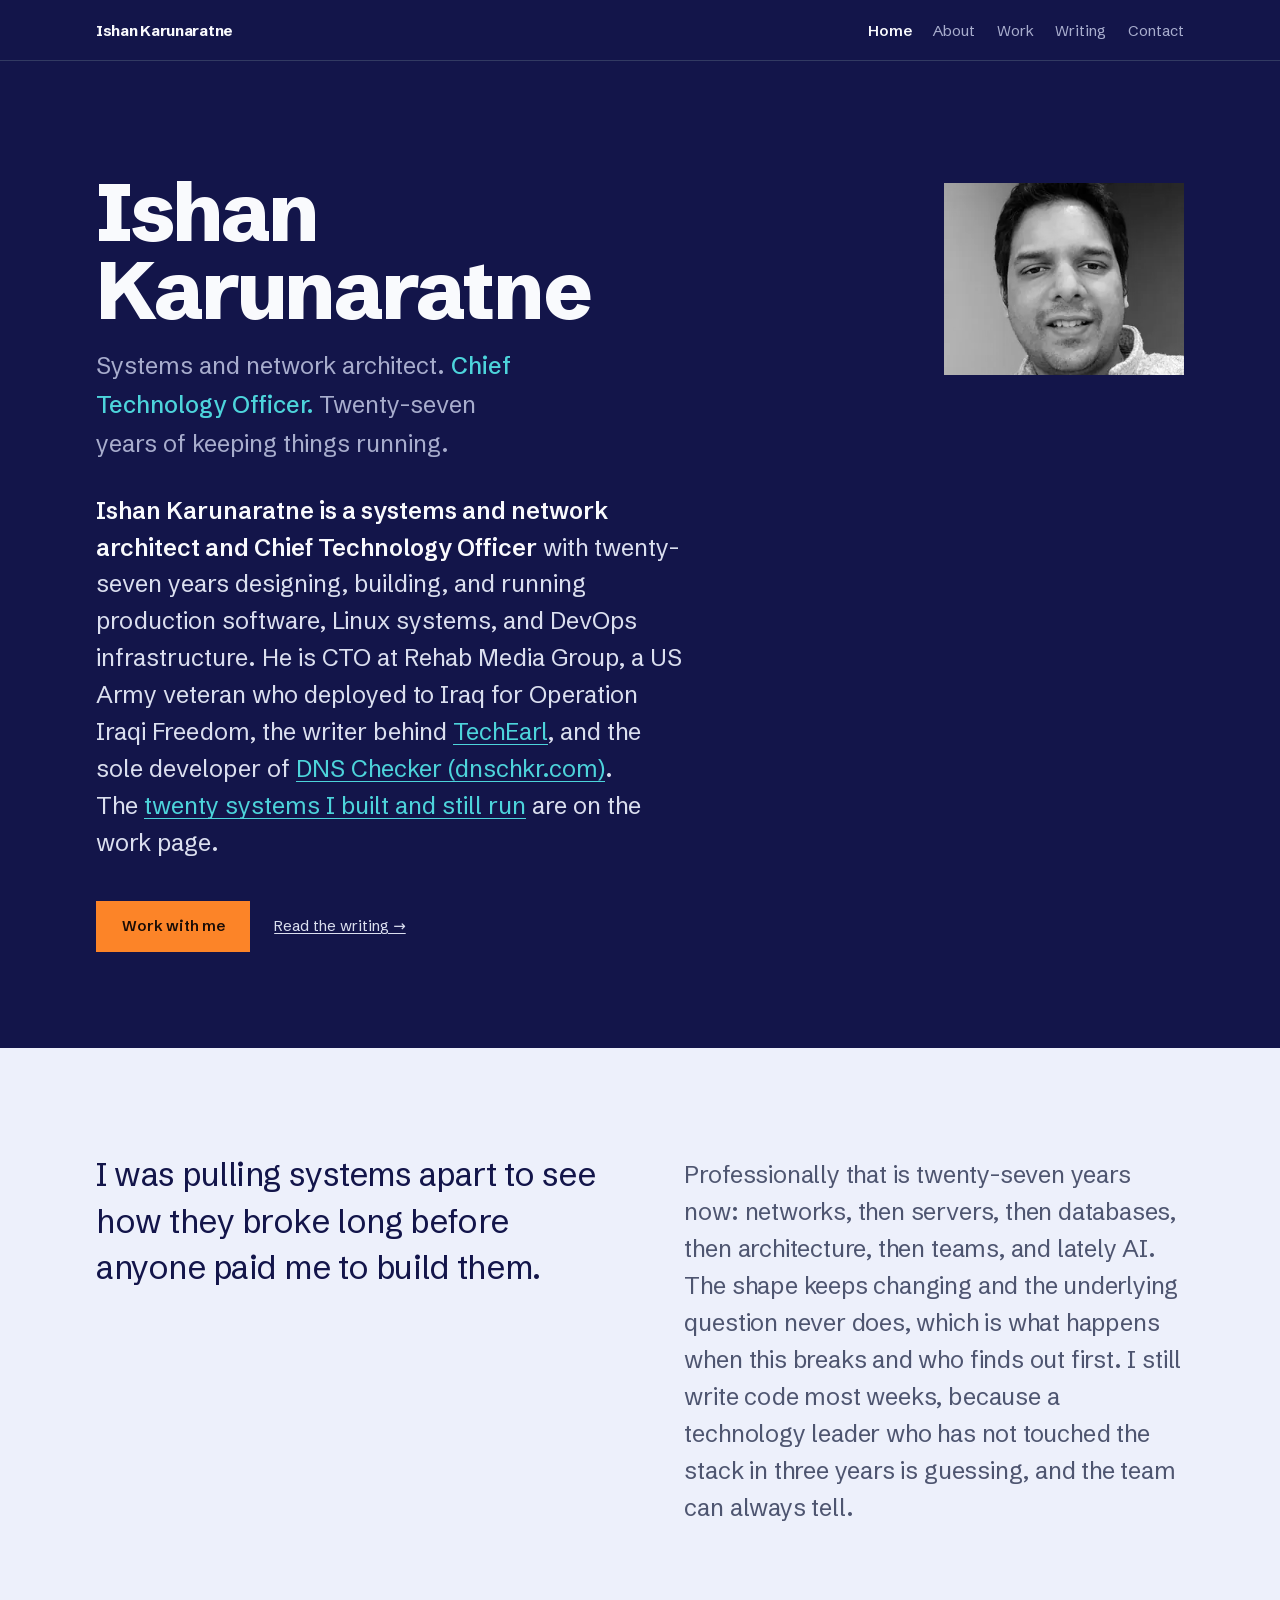
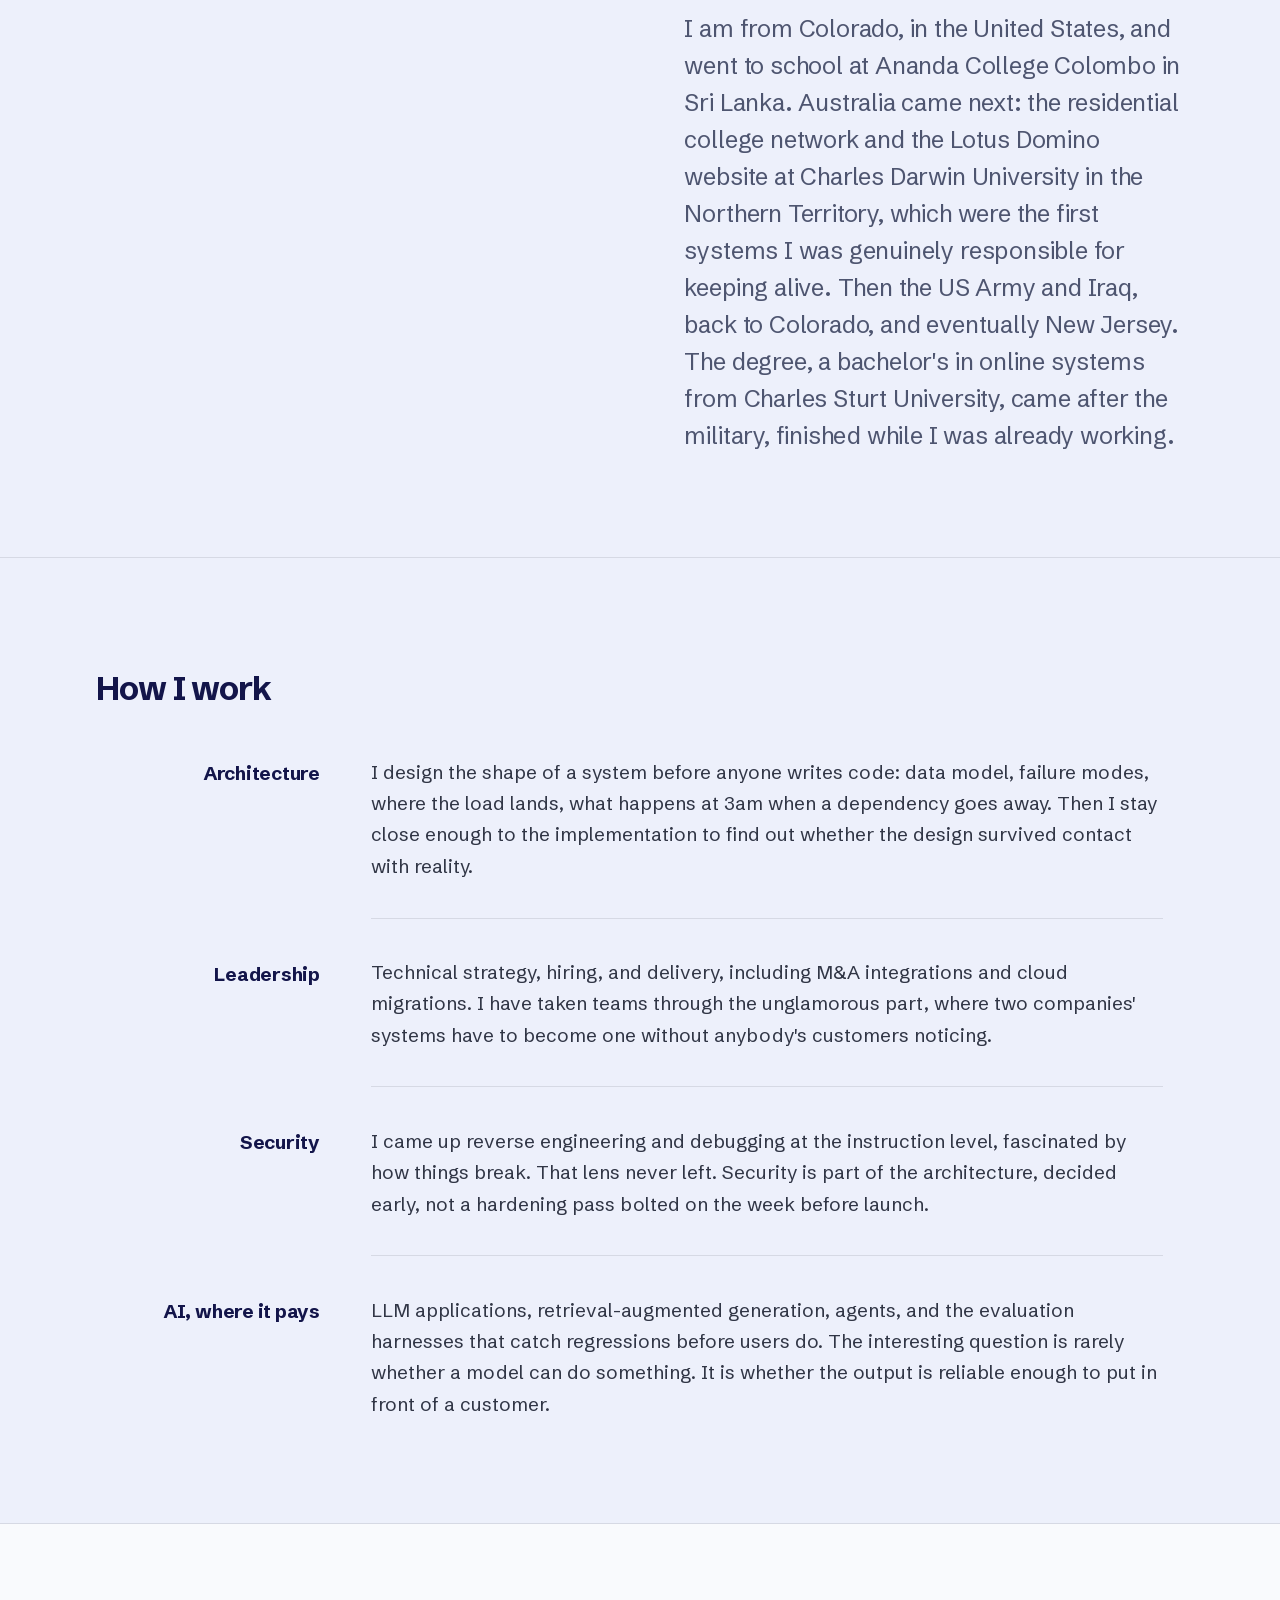
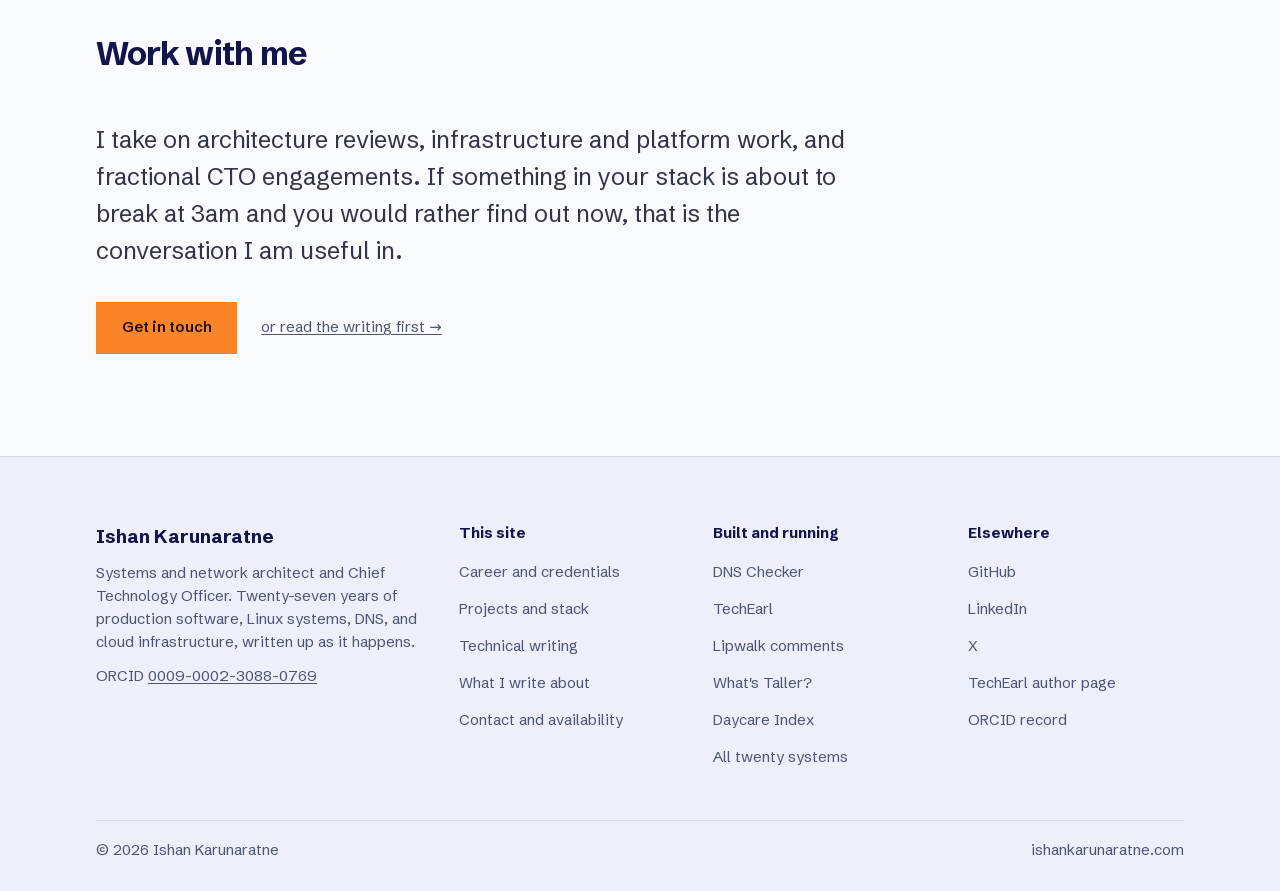
==== commit 8d146cb1: "Add Ice Cream Maker Heaven and Aquarium Fish Guide to the work page Two new systems go on /work/ wit" ====
--- a/index.html
+++ b/index.html
@@ -153,6 +153,12 @@
           "@id": "https://ishankarunaratne.com/#energydrinkflavors"
         },
         {
+          "@id": "https://ishankarunaratne.com/#icecreammakerheaven"
+        },
+        {
+          "@id": "https://ishankarunaratne.com/#aquariumfishguide"
+        },
+        {
           "@id": "https://ishankarunaratne.com/#lipwalk"
         },
         {
@@ -202,7 +208,7 @@
         "@id": "https://ishankarunaratne.com/#person"
       },
       "dateCreated": "2026-08-17",
-      "dateModified": "2026-11-21",
+      "dateModified": "2026-11-23",
       "inLanguage": "en-US"
     },
     {
@@ -298,6 +304,34 @@
       "name": "Energy Drink Flavors",
       "url": "https://energydrinkflavors.com/",
       "description": "Fan and reference site listing energy drink flavors by brand: 508 flavors from 32 brands, each with caffeine per can and per fl oz sourced from the label or the brand's product page, plus a compare tool and an energy drink caffeine chart.",
+      "inLanguage": "en",
+      "creator": {
+        "@id": "https://ishankarunaratne.com/#person"
+      },
+      "publisher": {
+        "@id": "https://ishankarunaratne.com/#person"
+      }
+    },
+    {
+      "@type": "WebSite",
+      "@id": "https://ishankarunaratne.com/#icecreammakerheaven",
+      "name": "Ice Cream Maker Heaven",
+      "url": "https://icecreammakerheaven.com/",
+      "description": "Fan and reference site comparing home ice cream makers: 59 machines from 21 brands, Ninja CREAMi models, freezer bowl and built-in freezer ice cream makers, soft serve and old-fashioned machines, with specs from each maker's page or manual or the Amazon listing, a machine finder, a compare tool and 40 recipes.",
+      "inLanguage": "en",
+      "creator": {
+        "@id": "https://ishankarunaratne.com/#person"
+      },
+      "publisher": {
+        "@id": "https://ishankarunaratne.com/#person"
+      }
+    },
+    {
+      "@type": "WebSite",
+      "@id": "https://ishankarunaratne.com/#aquariumfishguide",
+      "name": "Aquarium Fish Guide",
+      "url": "https://aquariumfishguide.com/",
+      "description": "Aquarium stocking calculator and 3D tank builder: add fish, decor, gear and a stand and read stocking at adult size, which fish get along, a shared temperature range and the full weight, with care pages for 65 aquarium fish plus a cherry shrimp and a mystery snail, a fish tank weight chart and a substrate calculator.",
       "inLanguage": "en",
       "creator": {
         "@id": "https://ishankarunaratne.com/#person"
@@ -564,7 +598,7 @@
           systems, and DevOps infrastructure. He is CTO at Rehab Media Group, a US Army veteran who deployed to Iraq for
           Operation Iraqi Freedom, the writer behind <a href="https://techearl.com">TechEarl</a>, and
           the sole developer of <a href="https://dnschkr.com">DNS Checker (dnschkr.com)</a>. The
-          <a href="/work/">eighteen systems I built and still run</a> are on the work page.
+          <a href="/work/">twenty systems I built and still run</a> are on the work page.
         </p>
 
         <p class="masthead__cta">
@@ -663,7 +697,7 @@
           <li><a href="https://lipwalk.com/docs">Lipwalk comments</a></li>
           <li><a href="https://whatstaller.com/compare/worlds-tallest">What&#39;s Taller?</a></li>
           <li><a href="https://daycareindex.com/texas/houston">Daycare Index</a></li>
-          <li><a href="/work/">All eighteen systems</a></li>
+          <li><a href="/work/">All twenty systems</a></li>
         </ul>
       </nav>
 
